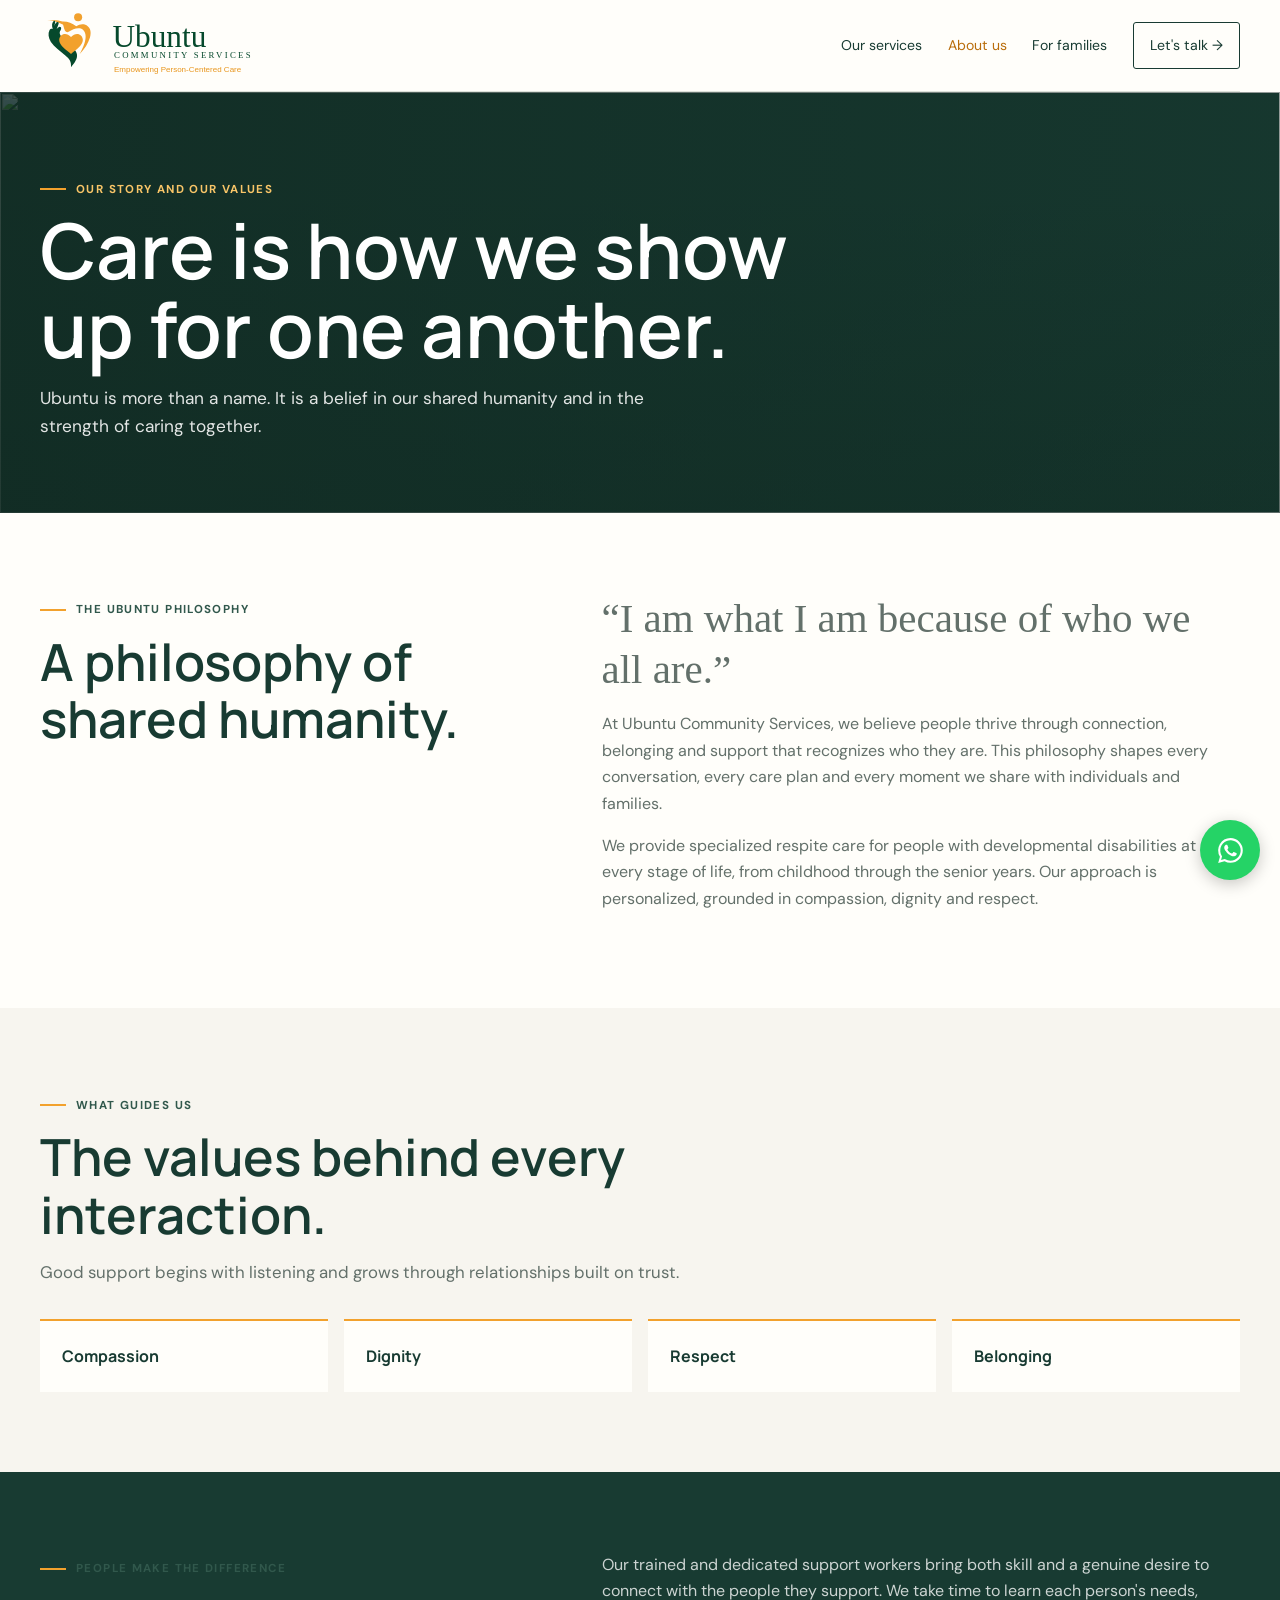
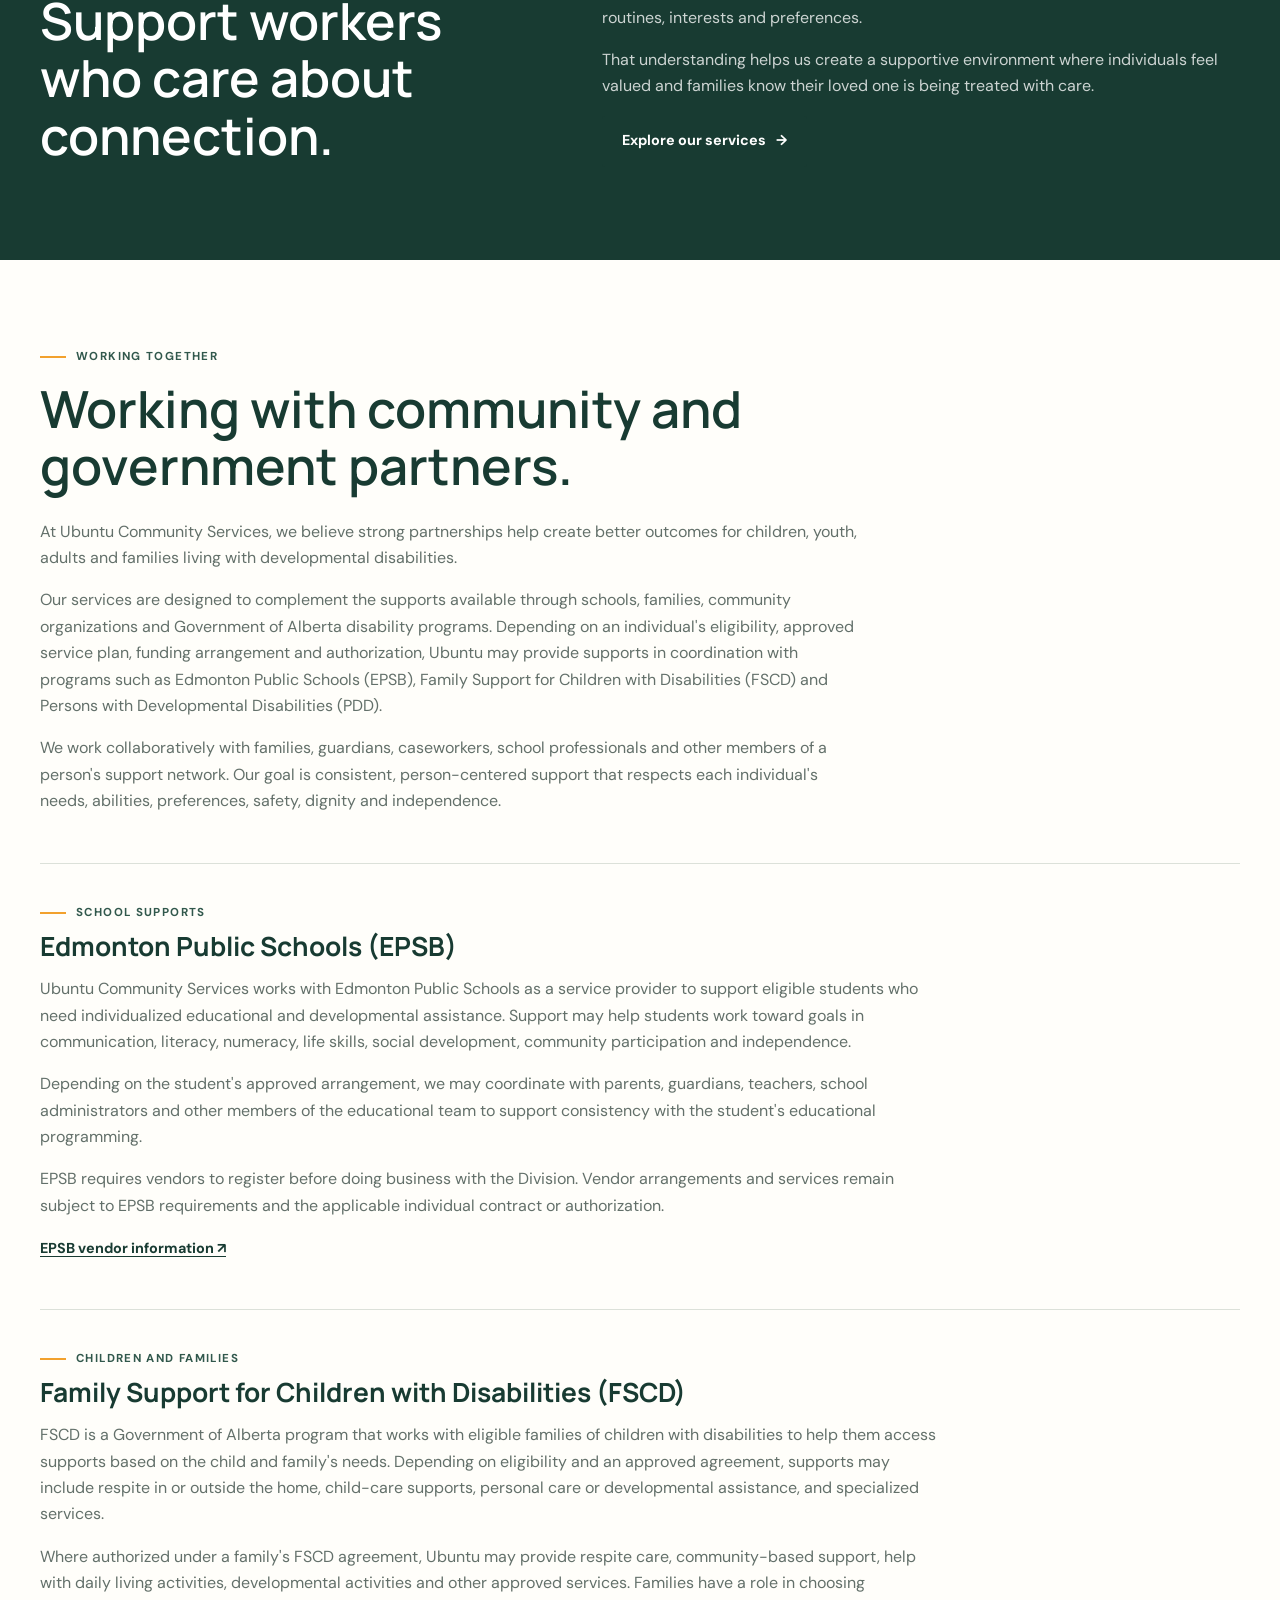
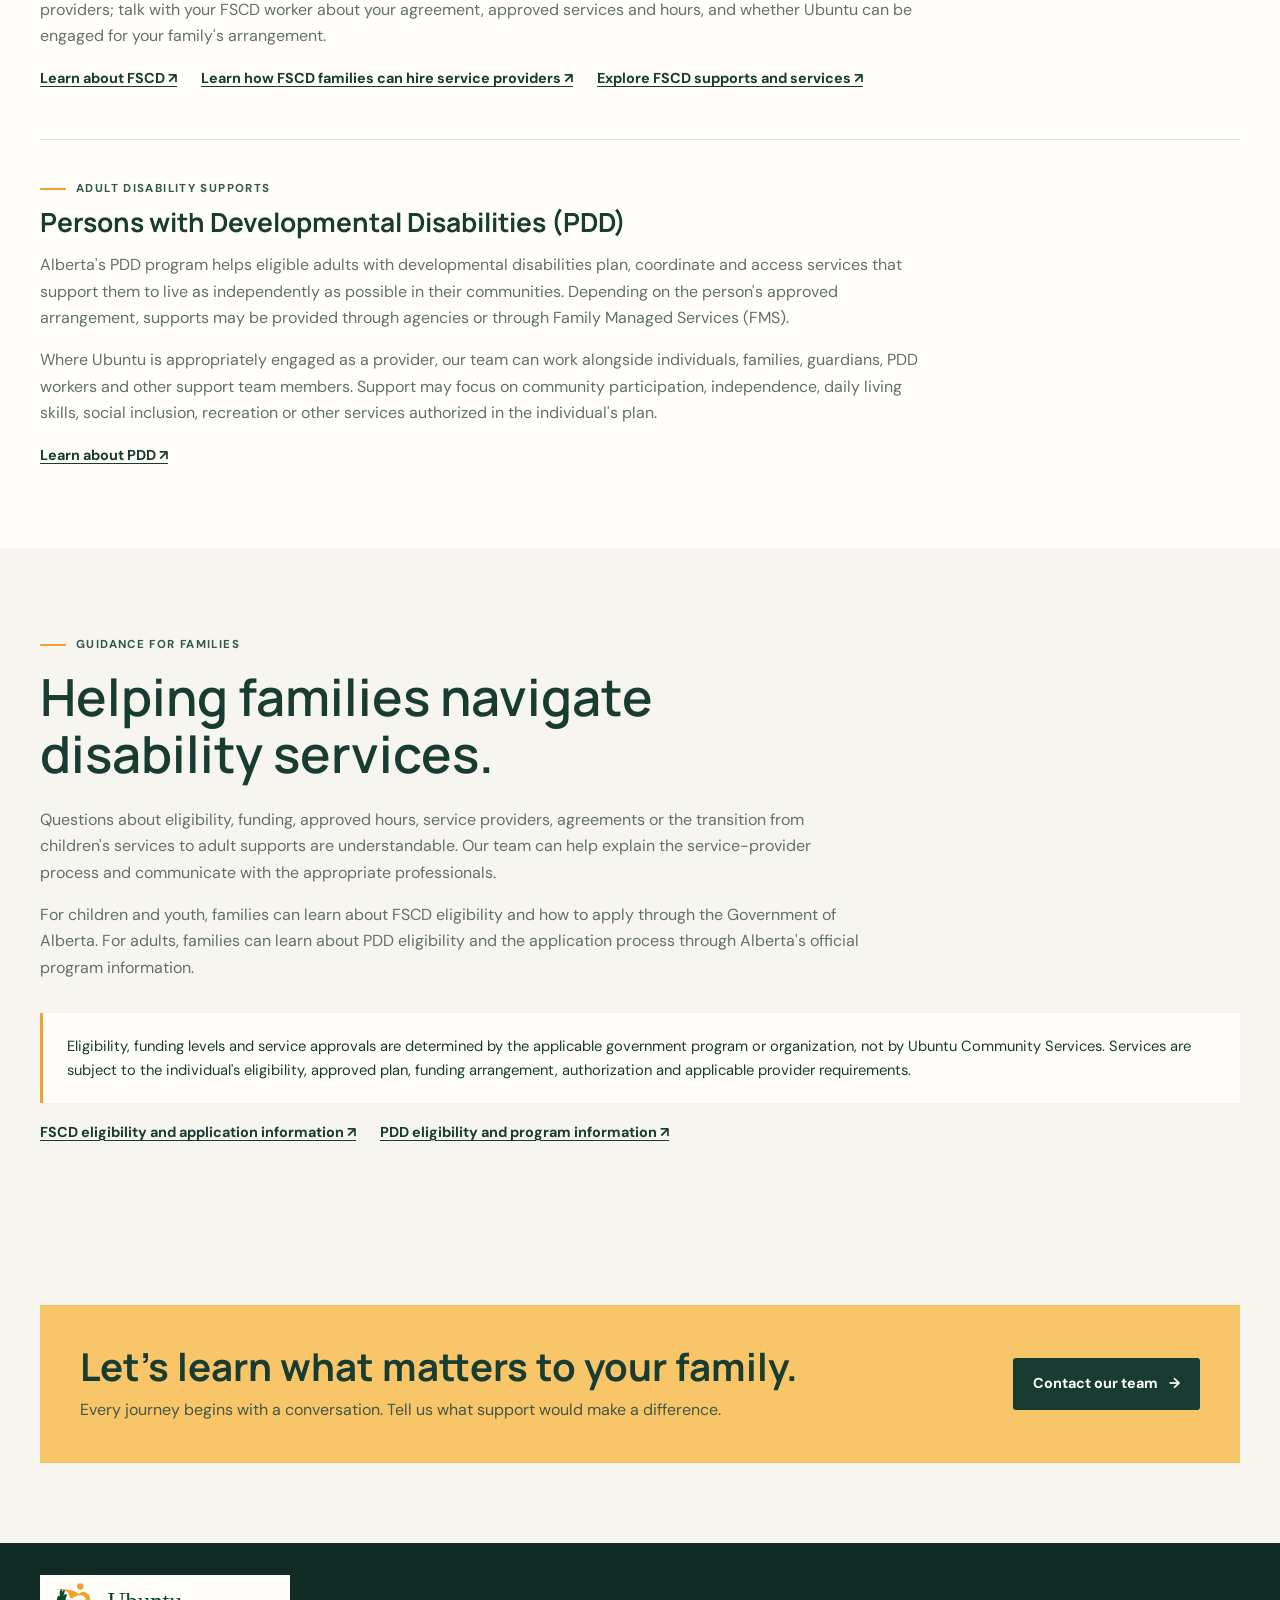
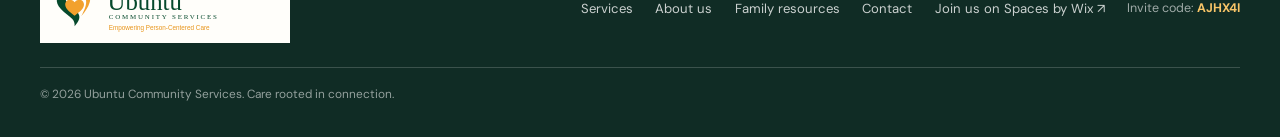
==== about.html @ 52aab772 "Updated pages & about us" ====
<!doctype html>
<html lang="en">
<head>
  <meta charset="utf-8">
  <meta name="viewport" content="width=device-width, initial-scale=1">
  <meta name="theme-color" content="#183b32">
  <meta name="description" content="Learn about Ubuntu Community Services and our person-centered approach to respite care in Edmonton.">
  <title>About Us | Ubuntu Community Services</title>
  <link rel="preconnect" href="https://fonts.googleapis.com">
  <link rel="preconnect" href="https://fonts.gstatic.com" crossorigin>
  <link href="https://fonts.googleapis.com/css2?family=DM+Sans:wght@400;500;600;700&family=Manrope:wght@400;500;600;700;800&display=swap" rel="stylesheet">
  <link rel="stylesheet" href="pages.css">
</head>
<body>
  <a class="skip-link" href="#main">Skip to content</a>
  <header class="site-header"><div class="wrap header-inner">
    <a class="brand" href="index.html" aria-label="Ubuntu Community Services home"><img class="brand-logo" src="ubuntu-logo.svg" alt=""></a>
    <button class="menu-toggle" type="button" aria-expanded="false" aria-controls="primary-nav" aria-label="Open navigation menu"><svg width="20" height="20" viewBox="0 0 20 20" fill="none" aria-hidden="true"><path d="M3 5h14M3 10h14M3 15h14" stroke="currentColor" stroke-width="1.7" stroke-linecap="round"/></svg></button>
    <nav class="nav" id="primary-nav" aria-label="Main navigation"><a href="services.html">Our services</a><a href="about.html" aria-current="page">About us</a><a href="families.html">For families</a><a class="nav-cta" href="contact.html">Let's talk <span aria-hidden="true">&rarr;</span></a></nav>
  </div></header>
  <main id="main">
    <section class="page-hero" aria-labelledby="page-title">
      <img class="page-hero-image" src="https://images.unsplash.com/photo-1516627145497-ae6968895b74?auto=format&amp;fit=crop&amp;w=2000&amp;q=85" alt="">
      <div class="page-hero-content"><span class="eyebrow">Our story and our values</span><h1 id="page-title">Care is how we show up for one another.</h1><p>Ubuntu is more than a name. It is a belief in our shared humanity and in the strength of caring together.</p></div>
    </section>
    <section class="page-section white"><div class="wrap text-split">
      <div><span class="eyebrow">The Ubuntu philosophy</span><h2 class="section-title">A philosophy of shared humanity.</h2></div>
      <div><p class="story-quote">“I am what I am because of who we all are.”</p><p>At Ubuntu Community Services, we believe people thrive through connection, belonging and support that recognizes who they are. This philosophy shapes every conversation, every care plan and every moment we share with individuals and families.</p><p>We provide specialized respite care for people with developmental disabilities at every stage of life, from childhood through the senior years. Our approach is personalized, grounded in compassion, dignity and respect.</p></div>
    </div></section>
    <section class="page-section"><div class="wrap"><span class="eyebrow">What guides us</span><h2 class="section-title">The values behind every interaction.</h2><p class="section-intro">Good support begins with listening and grows through relationships built on trust.</p><div class="value-grid"><div class="value-item">Compassion</div><div class="value-item">Dignity</div><div class="value-item">Respect</div><div class="value-item">Belonging</div></div></div></section>
    <section class="page-section green"><div class="wrap text-split"><div><span class="eyebrow">People make the difference</span><h2 class="section-title">Support workers who care about connection.</h2></div><div><p>Our trained and dedicated support workers bring both skill and a genuine desire to connect with the people they support. We take time to learn each person's needs, routines, interests and preferences.</p><p>That understanding helps us create a supportive environment where individuals feel valued and families know their loved one is being treated with care.</p><a class="button button-primary" href="services.html">Explore our services <span aria-hidden="true">&rarr;</span></a></div></div></section>
    <section class="page-section white" aria-labelledby="partners-title">
      <div class="wrap">
        <span class="eyebrow">Working together</span>
        <h2 class="section-title" id="partners-title">Working with community and government partners.</h2>
        <div class="partner-copy">
          <p>At Ubuntu Community Services, we believe strong partnerships help create better outcomes for children, youth, adults and families living with developmental disabilities.</p>
          <p>Our services are designed to complement the supports available through schools, families, community organizations and Government of Alberta disability programs. Depending on an individual's eligibility, approved service plan, funding arrangement and authorization, Ubuntu may provide supports in coordination with programs such as Edmonton Public Schools (EPSB), Family Support for Children with Disabilities (FSCD) and Persons with Developmental Disabilities (PDD).</p>
          <p>We work collaboratively with families, guardians, caseworkers, school professionals and other members of a person's support network. Our goal is consistent, person-centered support that respects each individual's needs, abilities, preferences, safety, dignity and independence.</p>
        </div>

        <article class="partner-section" aria-labelledby="epsb-title">
          <span class="eyebrow">School supports</span>
          <h3 id="epsb-title">Edmonton Public Schools (EPSB)</h3>
          <p>Ubuntu Community Services works with Edmonton Public Schools as a service provider to support eligible students who need individualized educational and developmental assistance. Support may help students work toward goals in communication, literacy, numeracy, life skills, social development, community participation and independence.</p>
          <p>Depending on the student's approved arrangement, we may coordinate with parents, guardians, teachers, school administrators and other members of the educational team to support consistency with the student's educational programming.</p>
          <p>EPSB requires vendors to register before doing business with the Division. Vendor arrangements and services remain subject to EPSB requirements and the applicable individual contract or authorization.</p>
          <div class="partner-links"><a href="https://www.epsb.ca/ourdistrict/vendors/" target="_blank" rel="noopener noreferrer">EPSB vendor information <span aria-hidden="true">&nearr;</span></a></div>
        </article>

        <article class="partner-section" aria-labelledby="fscd-title">
          <span class="eyebrow">Children and families</span>
          <h3 id="fscd-title">Family Support for Children with Disabilities (FSCD)</h3>
          <p>FSCD is a Government of Alberta program that works with eligible families of children with disabilities to help them access supports based on the child and family's needs. Depending on eligibility and an approved agreement, supports may include respite in or outside the home, child-care supports, personal care or developmental assistance, and specialized services.</p>
          <p>Where authorized under a family's FSCD agreement, Ubuntu may provide respite care, community-based support, help with daily living activities, developmental activities and other approved services. Families have a role in choosing providers; talk with your FSCD worker about your agreement, approved services and hours, and whether Ubuntu can be engaged for your family's arrangement.</p>
          <div class="partner-links"><a href="https://www.alberta.ca/fscd" target="_blank" rel="noopener noreferrer">Learn about FSCD <span aria-hidden="true">&nearr;</span></a><a href="https://www.alberta.ca/fscd-hire-service-providers" target="_blank" rel="noopener noreferrer">Learn how FSCD families can hire service providers <span aria-hidden="true">&nearr;</span></a><a href="https://www.alberta.ca/fscd-supports-and-services" target="_blank" rel="noopener noreferrer">Explore FSCD supports and services <span aria-hidden="true">&nearr;</span></a></div>
        </article>

        <article class="partner-section" aria-labelledby="pdd-title">
          <span class="eyebrow">Adult disability supports</span>
          <h3 id="pdd-title">Persons with Developmental Disabilities (PDD)</h3>
          <p>Alberta's PDD program helps eligible adults with developmental disabilities plan, coordinate and access services that support them to live as independently as possible in their communities. Depending on the person's approved arrangement, supports may be provided through agencies or through Family Managed Services (FMS).</p>
          <p>Where Ubuntu is appropriately engaged as a provider, our team can work alongside individuals, families, guardians, PDD workers and other support team members. Support may focus on community participation, independence, daily living skills, social inclusion, recreation or other services authorized in the individual's plan.</p>
          <div class="partner-links"><a href="https://www.alberta.ca/pdd" target="_blank" rel="noopener noreferrer">Learn about PDD <span aria-hidden="true">&nearr;</span></a></div>
        </article>
      </div>
    </section>

    <section class="page-section" aria-labelledby="navigation-help-title">
      <div class="wrap">
        <span class="eyebrow">Guidance for families</span>
        <h2 class="section-title" id="navigation-help-title">Helping families navigate disability services.</h2>
        <div class="partner-copy">
          <p>Questions about eligibility, funding, approved hours, service providers, agreements or the transition from children's services to adult supports are understandable. Our team can help explain the service-provider process and communicate with the appropriate professionals.</p>
          <p>For children and youth, families can learn about FSCD eligibility and how to apply through the Government of Alberta. For adults, families can learn about PDD eligibility and the application process through Alberta's official program information.</p>
        </div>
        <div class="partner-disclaimer">Eligibility, funding levels and service approvals are determined by the applicable government program or organization, not by Ubuntu Community Services. Services are subject to the individual's eligibility, approved plan, funding arrangement, authorization and applicable provider requirements.</div>
        <div class="partner-links"><a href="https://www.alberta.ca/fscd-eligibility" target="_blank" rel="noopener noreferrer">FSCD eligibility and application information <span aria-hidden="true">&nearr;</span></a><a href="https://www.alberta.ca/pdd" target="_blank" rel="noopener noreferrer">PDD eligibility and program information <span aria-hidden="true">&nearr;</span></a></div>
      </div>
    </section>

    <section class="page-section"><div class="wrap family-callout"><div><h2>Let's learn what matters to your family.</h2><p>Every journey begins with a conversation. Tell us what support would make a difference.</p></div><a class="button button-primary" href="contact.html">Contact our team <span aria-hidden="true">&rarr;</span></a></div></section>
  </main>
  <footer class="footer"><div class="wrap"><div class="footer-inner"><a class="brand" href="index.html" aria-label="Ubuntu Community Services home"><img class="brand-logo" src="ubuntu-logo.svg" alt=""></a><nav class="footer-links" aria-label="Footer navigation"><a href="services.html">Services</a><a href="about.html">About us</a><a href="families.html">Family resources</a><a href="contact.html">Contact</a><a href="https://wix.app/mobile.apps/b6NwbTK?ref=2_m_so" target="_blank" rel="noopener noreferrer">Join us on Spaces by Wix <span aria-hidden="true">&nearr;</span></a><span class="invite-code">Invite code: <strong>AJHX4I</strong></span></nav></div><p class="copyright">&copy; <span data-current-year>2026</span> Ubuntu Community Services. Care rooted in connection.</p></div></footer>
  <a class="whatsapp-float" href="https://wa.me/18254192647" target="_blank" rel="noopener noreferrer" aria-label="Chat with Ubuntu Community Services on WhatsApp" title="Chat with us on WhatsApp"><svg viewBox="0 0 32 32" fill="currentColor" aria-hidden="true"><path d="M16.04 3.2A12.72 12.72 0 0 0 5.1 22.42L3.3 28.8l6.53-1.71a12.8 12.8 0 0 0 6.1 1.55h.01c7.03 0 12.75-5.72 12.76-12.75A12.68 12.68 0 0 0 16.04 3.2Zm-.1 23.28a10.6 10.6 0 0 1-5.4-1.48l-.39-.23-3.88 1.02 1.04-3.78-.25-.4a10.55 10.55 0 1 1 8.88 4.87Zm5.8-7.9c-.32-.16-1.88-.93-2.17-1.04-.29-.1-.5-.16-.71.16-.21.31-.82 1.04-1 1.25-.19.21-.37.24-.69.08-.32-.16-1.34-.49-2.55-1.57-.94-.84-1.57-1.88-1.75-2.2-.18-.31-.02-.48.14-.64.14-.14.32-.37.48-.56.16-.18.21-.31.32-.53.1-.21.05-.4-.03-.56-.08-.16-.71-1.71-.98-2.35-.26-.62-.52-.53-.71-.54l-.61-.01c-.21 0-.56.08-.85.4-.29.32-1.11 1.09-1.11 2.64s1.14 3.06 1.3 3.27c.16.21 2.24 3.42 5.43 4.8.76.33 1.35.53 1.81.68.76.24 1.45.21 2 .13.61-.09 1.88-.77 2.14-1.52.26-.74.26-1.38.19-1.52-.08-.13-.29-.21-.61-.37Z"/></svg></a>
  <script src="site.js" defer></script>
</body>
</html>
---- pages.css ----
:root {
  --forest: #183b32;
  --forest-soft: #31584c;
  --paper: #f7f5ef;
  --white: #fffefa;
  --ink: #202b26;
  --muted: #63706a;
  --line: #dce1d9;
  --gold: #f2a12d;
  --gold-dark: #b96d0b;
  --gold-pale: #f8c568;
  --serif: Georgia, 'Times New Roman', serif;
  --sans: 'DM Sans', sans-serif;
  --display: 'Manrope', sans-serif;
}

*, *::before, *::after { box-sizing: border-box; }
html { scroll-behavior: smooth; scroll-padding-top: 6rem; }
body { margin: 0; background: var(--paper); color: var(--ink); font-family: var(--sans); font-size: 16px; line-height: 1.65; }
img { display: block; width: 100%; }
a { color: inherit; }
button, a { -webkit-tap-highlight-color: transparent; }
button { font: inherit; }
:focus-visible { outline: 3px solid var(--gold); outline-offset: 4px; }
.wrap { width: min(1200px, calc(100% - 3rem)); margin-inline: auto; }
.skip-link { position: fixed; z-index: 20; top: 1rem; left: 1rem; padding: .7rem 1rem; transform: translateY(-160%); background: var(--white); color: var(--forest); }
.skip-link:focus { transform: translateY(0); }
.eyebrow { display: inline-flex; align-items: center; gap: .65rem; color: var(--forest-soft); font-size: .72rem; font-weight: 700; letter-spacing: .12em; text-transform: uppercase; }
.eyebrow::before { width: 1.6rem; height: 2px; background: var(--gold); content: ''; }
.section-title { max-width: 760px; margin: .85rem 0 1rem; color: var(--forest); font-family: var(--display); font-size: clamp(2rem, 4vw, 3.35rem); font-weight: 600; line-height: 1.12; }
.section-intro { max-width: 680px; margin: 0; color: var(--muted); font-size: 1.05rem; }
.site-header { position: relative; z-index: 5; background: var(--white); color: var(--forest); }
.header-inner { display: flex; min-height: 92px; align-items: center; justify-content: space-between; gap: 2rem; border-bottom: 1px solid var(--line); }
.brand { display: inline-flex; align-items: center; color: var(--forest); text-decoration: none; }
.brand-logo { display: block; width: min(290px, 42vw); height: auto; }
.nav { display: flex; align-items: center; gap: clamp(1rem, 2vw, 2rem); }
.nav a { color: var(--forest); font-size: .88rem; text-decoration: none; transition: color .2s ease; }
.nav a:hover, .nav a[aria-current="page"] { color: var(--gold-dark); }
.nav .nav-cta { padding: .68rem 1rem; border: 1px solid var(--forest); border-radius: 3px; color: var(--forest); }
.nav .nav-cta:hover { border-color: var(--gold-dark); color: var(--gold-dark); }
.menu-toggle { display: none; width: 44px; height: 44px; place-items: center; border: 1px solid var(--forest); border-radius: 3px; background: transparent; color: var(--forest); cursor: pointer; }
.page-hero { position: relative; display: flex; min-height: 410px; align-items: flex-end; overflow: hidden; background: var(--forest); color: white; }
.page-hero::before { position: absolute; z-index: 1; inset: 0; background: linear-gradient(90deg, rgb(17 43 35 / 82%), rgb(17 43 35 / 25%)), linear-gradient(0deg, rgb(17 43 35 / 42%), transparent 75%); content: ''; }
.page-hero-image { position: absolute; inset: 0; width: 100%; height: 100%; object-fit: cover; }
.page-hero-content { position: relative; z-index: 2; width: min(1200px, calc(100% - 3rem)); margin: 0 auto; padding: 5rem 0 4.5rem; }
.page-hero .eyebrow { color: var(--gold-pale); }
.page-hero h1 { max-width: 850px; margin: .8rem 0 1rem; font-family: var(--display); font-size: clamp(2.8rem, 6vw, 5.5rem); font-weight: 600; line-height: 1.02; }
.page-hero p { max-width: 620px; margin: 0; color: rgb(255 255 255 / 88%); font-size: 1.08rem; }
.page-section { padding: 5rem 0; }
.page-section.white { background: var(--white); }
.page-section.green { background: var(--forest); color: white; }
.page-section.green .section-title { color: white; }
.page-section.green .section-intro, .page-section.green p { color: rgb(255 255 255 / 78%); }
.text-split { display: grid; grid-template-columns: .85fr 1.15fr; gap: clamp(2.5rem, 7vw, 7rem); align-items: start; }
.text-split p { margin: 0 0 1rem; color: var(--muted); }
.story-quote { margin: 0; color: var(--forest); font-family: var(--serif); font-size: clamp(1.8rem, 3.2vw, 2.8rem); line-height: 1.25; }
.value-grid { display: grid; grid-template-columns: repeat(4, 1fr); gap: 1rem; margin-top: 2rem; }
.value-item { padding: 1.4rem; border-top: 2px solid var(--gold); background: var(--white); color: var(--forest); font-family: var(--display); font-weight: 700; }
.service-grid { display: grid; grid-template-columns: repeat(3, 1fr); gap: 1.1rem; margin-top: 2.5rem; }
.service-card { overflow: hidden; background: var(--white); }
.service-card img { height: 250px; object-fit: cover; }
.service-card-content { padding: 1.5rem; }
.service-card .service-number { color: var(--gold-dark); font-size: .72rem; font-weight: 800; letter-spacing: .12em; }
.service-card h2 { margin: .45rem 0 .6rem; color: var(--forest); font-family: var(--display); font-size: 1.35rem; line-height: 1.25; }
.service-card p { margin: 0; color: var(--muted); font-size: .94rem; }
.detail-grid { display: grid; grid-template-columns: 1fr 1fr; gap: 1.25rem; margin-top: 2rem; }
.detail-item { padding: 1.5rem; border-top: 2px solid var(--forest); background: var(--white); }
.detail-item h3 { margin: 0 0 .5rem; color: var(--forest); font-family: var(--display); }
.detail-item p { margin: 0; color: var(--muted); }
.step-grid { display: grid; grid-template-columns: repeat(3, 1fr); gap: 1.5rem; margin-top: 2.5rem; }
.step-item { padding: 1.5rem; border-left: 1px solid var(--line); }
.step-number { display: grid; width: 42px; aspect-ratio: 1; place-items: center; border-radius: 50%; background: var(--gold-pale); color: var(--forest); font-weight: 800; }
.step-item h3 { margin: 1rem 0 .5rem; color: var(--forest); font-family: var(--display); font-size: 1.1rem; }
.step-item p { margin: 0; color: var(--muted); }
.family-callout { display: grid; grid-template-columns: 1fr auto; gap: 2rem; align-items: center; padding: 2.5rem; background: var(--gold-pale); }
.family-callout h2 { margin: 0 0 .5rem; color: var(--forest); font-family: var(--display); font-size: clamp(1.7rem, 3vw, 2.5rem); line-height: 1.15; }
.family-callout p { max-width: 700px; margin: 0; color: #41574a; }
.button { display: inline-flex; min-height: 50px; align-items: center; justify-content: center; gap: .65rem; padding: .8rem 1.2rem; border: 1px solid transparent; border-radius: 3px; font-size: .9rem; font-weight: 700; text-decoration: none; transition: background .2s ease, color .2s ease, transform .2s ease; }
.button:hover { transform: translateY(-2px); }
.button-primary { background: var(--forest); color: white; }
.button-primary:hover { background: var(--forest-soft); }
.contact-layout { display: grid; grid-template-columns: .9fr 1.1fr; gap: 4rem; }
.contact-layout > div > p { max-width: 450px; color: var(--muted); }
.contact-options { display: grid; grid-template-columns: 1fr 1fr; gap: 1rem; align-content: center; }
.contact-option { padding: 1.5rem; border-top: 2px solid var(--forest); background: var(--white); }
.contact-option span { display: block; margin-bottom: .4rem; color: var(--muted); font-size: .72rem; font-weight: 700; letter-spacing: .1em; text-transform: uppercase; }
.contact-option a { color: var(--forest); font-family: var(--display); font-size: clamp(1rem, 2vw, 1.2rem); font-weight: 700; text-decoration: none; overflow-wrap: anywhere; }
.contact-option a:hover { color: var(--gold-dark); }
.contact-note { grid-column: 1 / -1; color: var(--muted); font-size: .9rem; }
.partner-copy { max-width: 820px; margin-top: 1.5rem; color: var(--muted); }
.partner-copy p { margin: 0 0 1rem; }
.partner-section { margin-top: 3rem; padding-top: 2rem; border-top: 1px solid var(--line); }
.partner-section h3 { margin: .55rem 0 .85rem; color: var(--forest); font-family: var(--display); font-size: 1.65rem; line-height: 1.2; }
.partner-section p { max-width: 900px; margin: 0 0 1rem; color: var(--muted); }
.partner-links { display: flex; flex-wrap: wrap; gap: .7rem 1.5rem; margin-top: 1.1rem; }
.partner-links a { color: var(--forest); font-size: .9rem; font-weight: 700; text-decoration-thickness: 1px; text-underline-offset: .2em; }
.partner-links a:hover { color: var(--gold-dark); }
.partner-disclaimer { margin-top: 2rem; padding: 1.3rem 1.5rem; border-left: 3px solid var(--gold); background: var(--white); color: var(--forest); font-size: .92rem; }
.whatsapp-float { position: fixed; right: max(1.25rem, env(safe-area-inset-right)); bottom: max(1.25rem, env(safe-area-inset-bottom)); z-index: 10; display: grid; width: 60px; aspect-ratio: 1; place-items: center; border-radius: 50%; background: #25d366; color: #fff; box-shadow: 0 4px 16px rgb(0 0 0 / 22%); transition: transform .2s ease, background .2s ease; }
.whatsapp-float:hover { transform: translateY(-3px); background: #1fb85a; }
.whatsapp-float svg { width: 31px; height: 31px; }
.footer { padding: 2rem 0; background: #102c25; color: rgb(255 255 255 / 78%); }
.footer-inner { display: flex; align-items: center; justify-content: space-between; gap: 2rem; }
.footer .brand-logo { width: 250px; padding: 5px 10px; background: var(--white); }
.footer-links { display: flex; flex-wrap: wrap; gap: 1.4rem; }
.footer-links a { color: rgb(255 255 255 / 78%); font-size: .82rem; text-decoration: none; }
.footer-links a:hover { color: var(--gold-pale); }
.invite-code { color: rgb(255 255 255 / 60%); font-size: .78rem; }
.invite-code strong { color: var(--gold-pale); font-weight: 700; }
.copyright { margin: 1.5rem 0 0; padding-top: 1.1rem; border-top: 1px solid rgb(255 255 255 / 18%); color: rgb(255 255 255 / 55%); font-size: .74rem; }
@media (max-width: 850px) {
  .header-inner { min-height: 76px; }
  .brand-logo { width: min(250px, 65vw); }
  .menu-toggle { display: grid; }
  .nav { position: absolute; top: 76px; right: 1.5rem; left: 1.5rem; display: none; align-items: stretch; gap: 0; padding: .5rem 1rem; background: var(--forest); box-shadow: 0 14px 25px rgb(0 0 0 / 20%); }
  .nav.is-open { display: flex; flex-direction: column; }
  .nav a { padding: .85rem .35rem; border-bottom: 1px solid rgb(255 255 255 / 14%); color: rgb(255 255 255 / 90%); }
  .nav .nav-cta { margin: .7rem 0; border-color: rgb(255 255 255 / 60%); color: var(--white); text-align: center; }
  .text-split, .contact-layout { grid-template-columns: 1fr; gap: 1.5rem; }
  .service-grid { grid-template-columns: 1fr 1fr; }
  .service-card:last-child { grid-column: 1 / -1; }
}
@media (max-width: 620px) {
  .wrap, .page-hero-content { width: min(100% - 2rem, 1200px); }
  .page-hero { min-height: 360px; }
  .page-hero-content { padding: 4rem 0 3rem; }
  .page-hero h1 { font-size: clamp(2.65rem, 12vw, 4rem); }
  .page-section { padding: 4rem 0; }
  .value-grid { grid-template-columns: 1fr 1fr; }
  .service-grid, .detail-grid, .step-grid, .contact-options { grid-template-columns: 1fr; }
  .service-card:last-child { grid-column: auto; }
  .service-card img { height: 220px; }
  .family-callout { grid-template-columns: 1fr; padding: 1.5rem; }
  .family-callout .button { justify-self: start; }
  .contact-note { grid-column: auto; }
  .partner-section { margin-top: 2rem; padding-top: 1.5rem; }
  .partner-section h3 { font-size: 1.4rem; }
  .footer-inner { align-items: flex-start; flex-direction: column; gap: 1.25rem; }
  .footer-links { gap: .8rem 1.1rem; }
}
@media (prefers-reduced-motion: reduce) {
  *, *::before, *::after { scroll-behavior: auto !important; transition-duration: .01ms !important; }
}
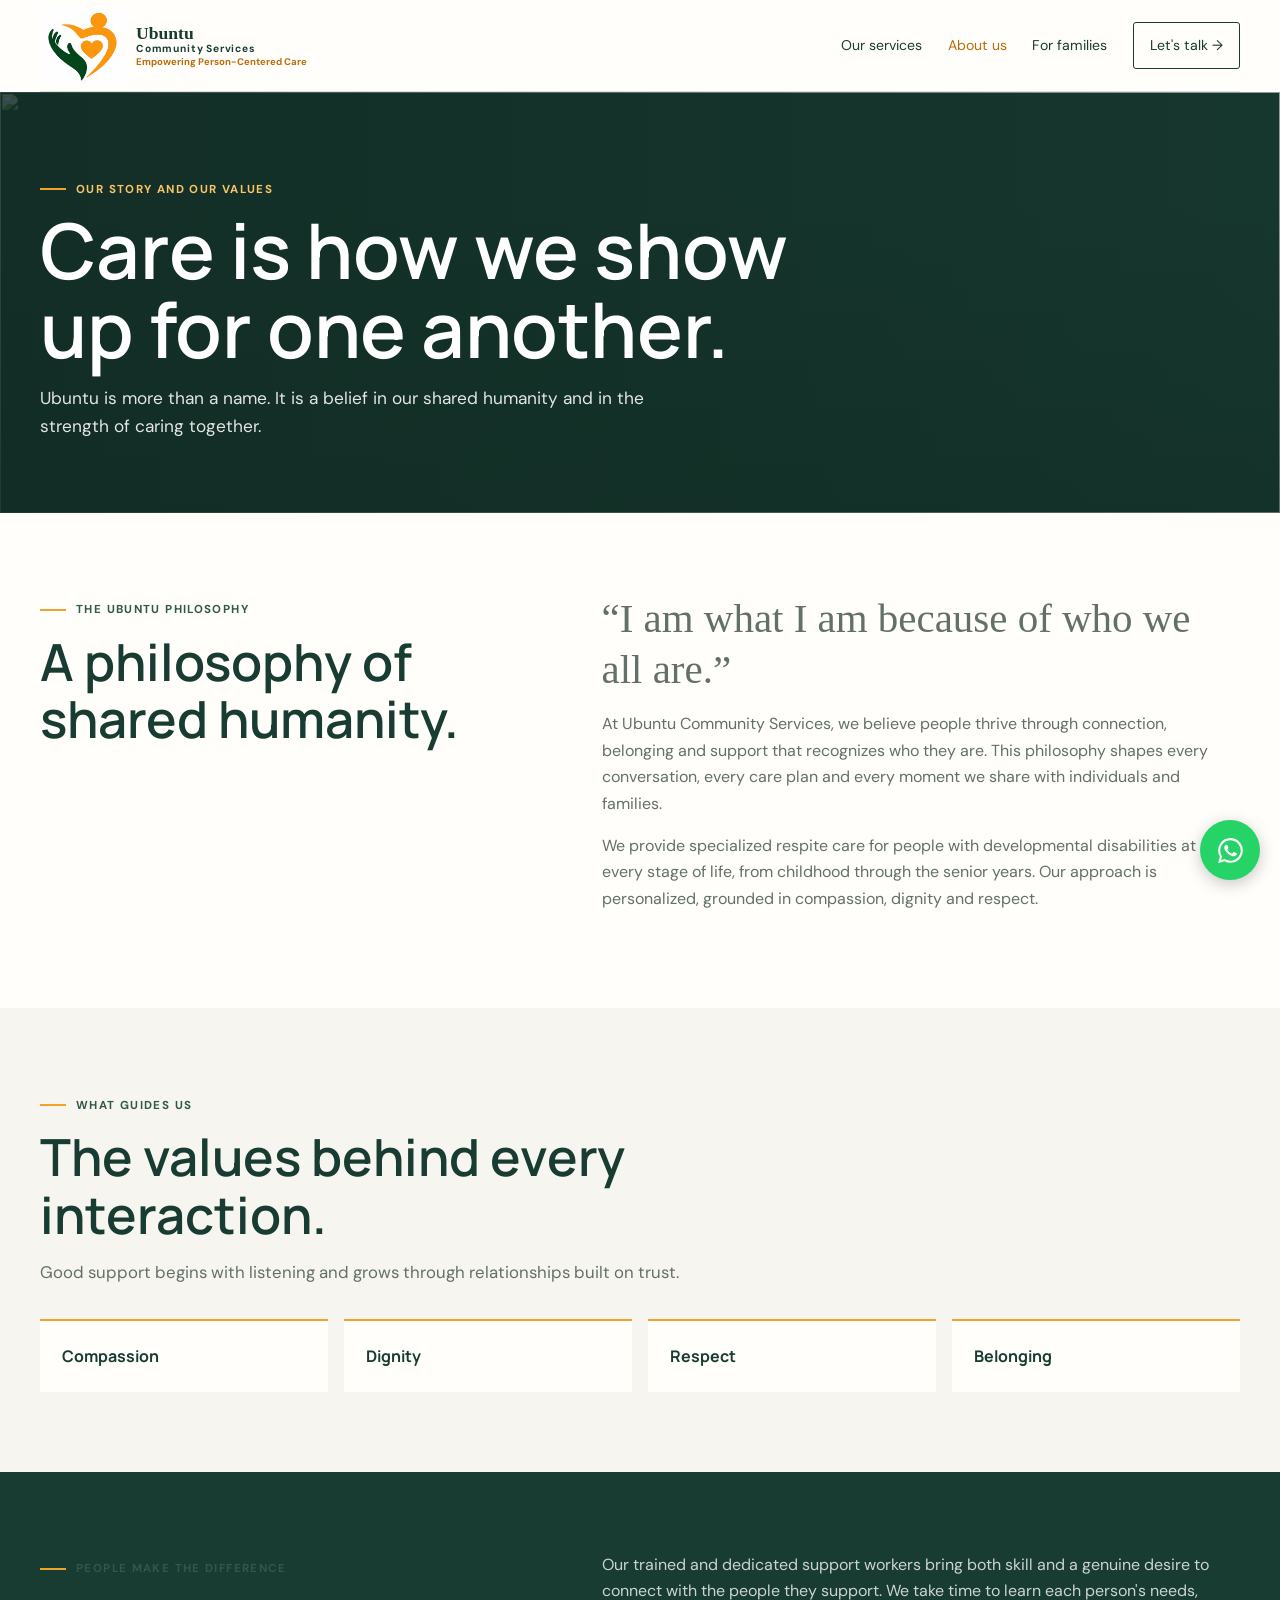
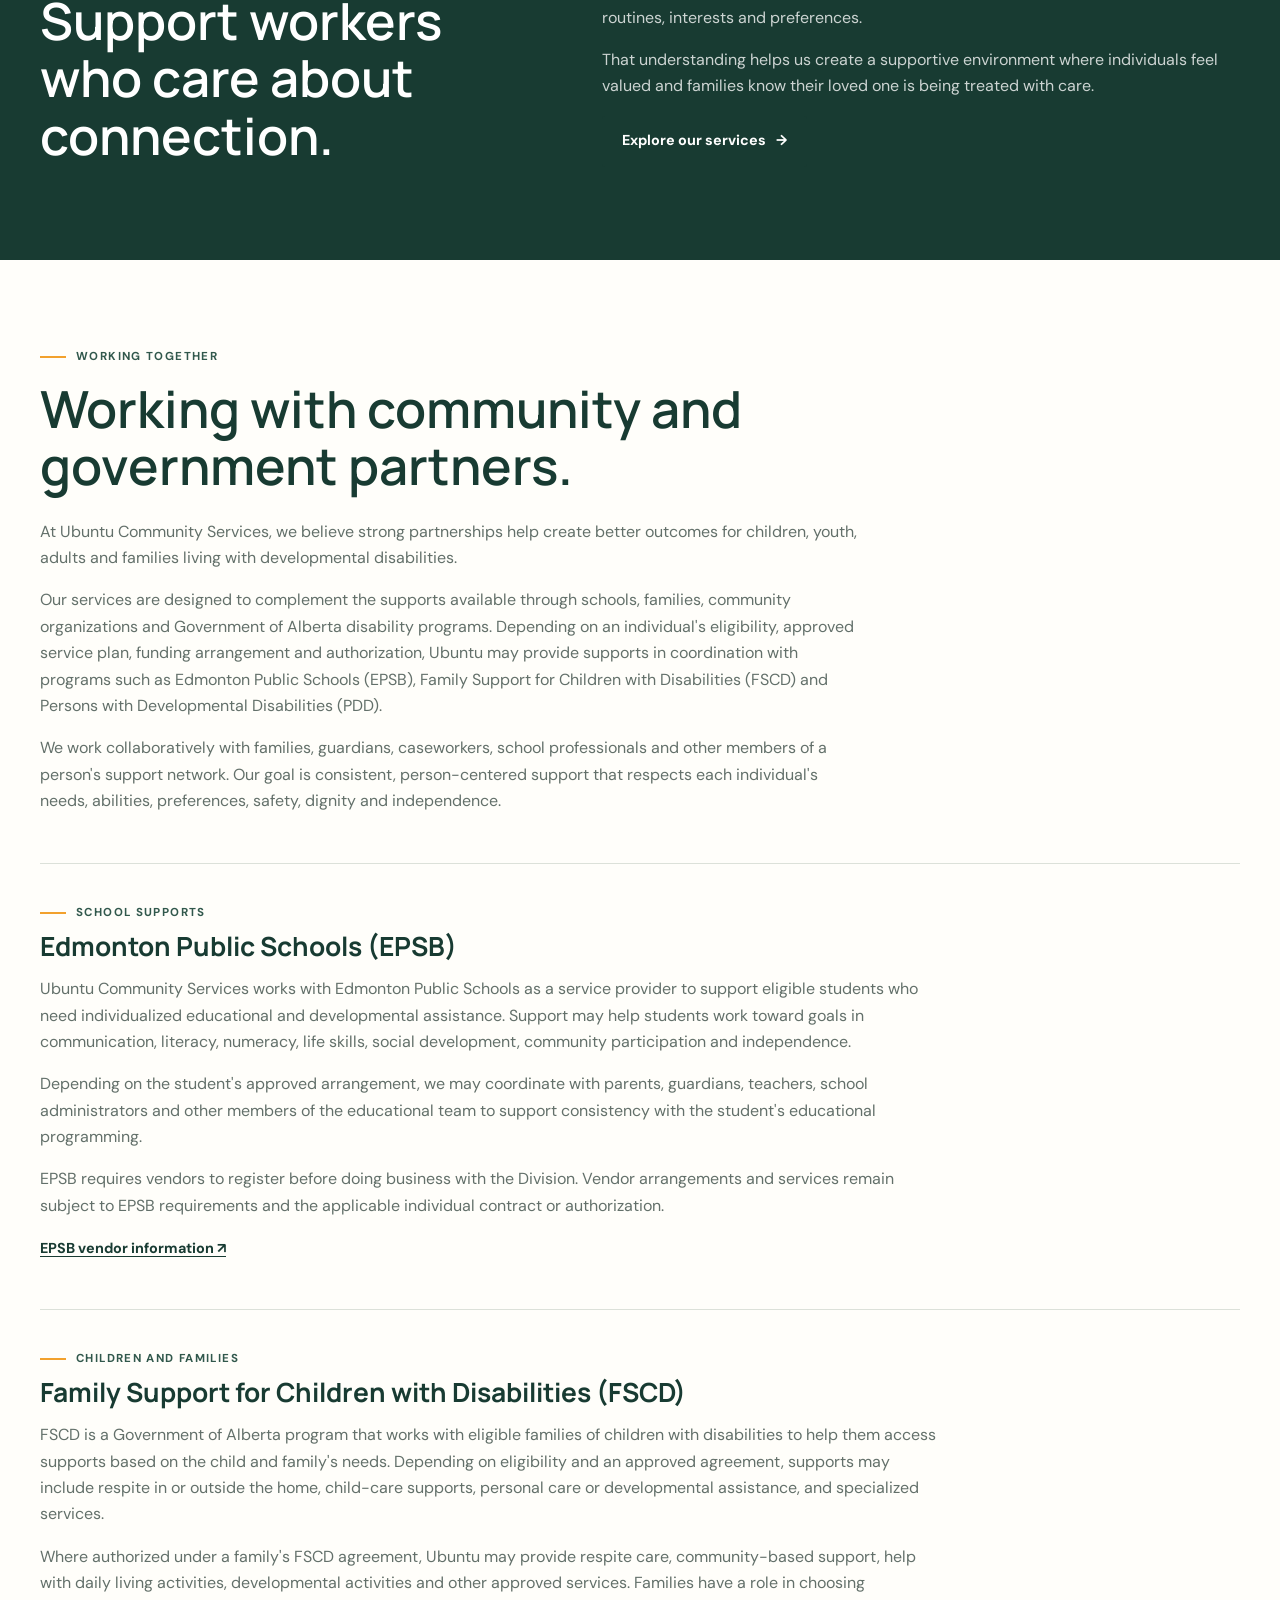
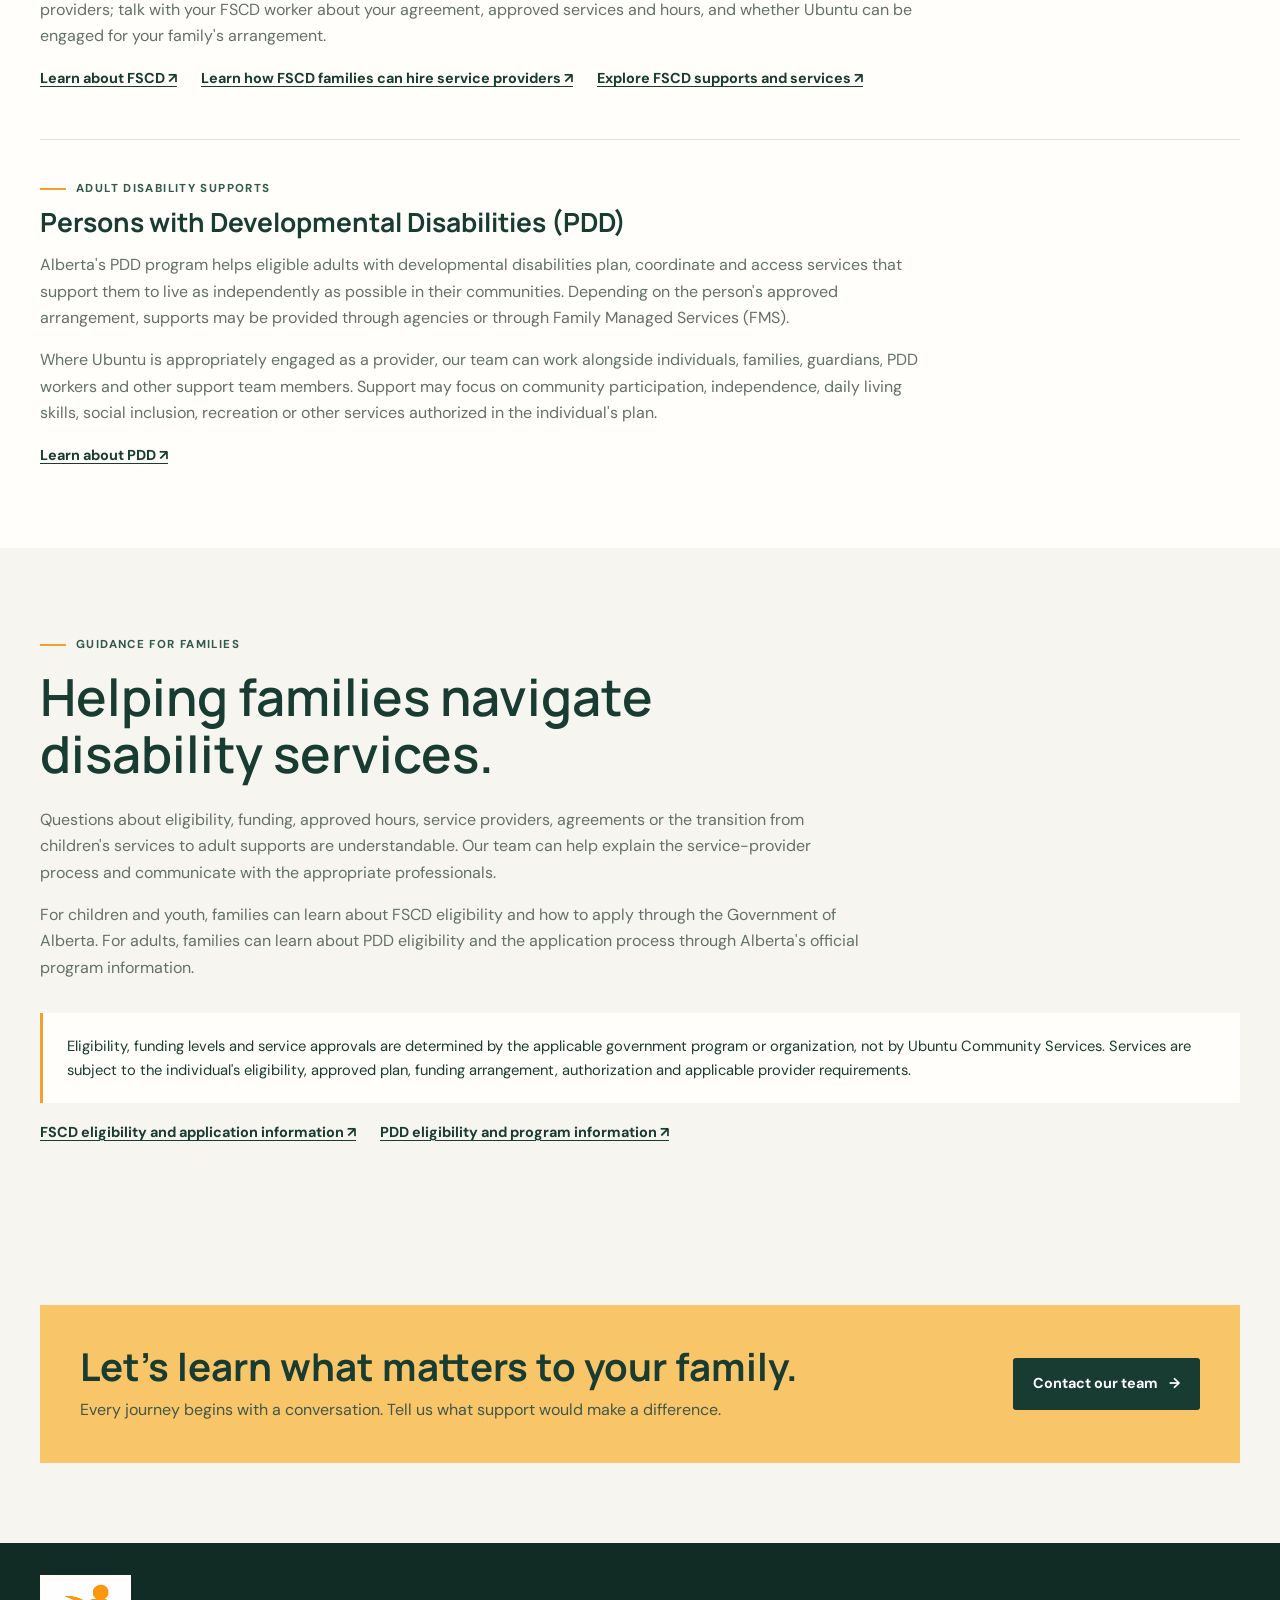
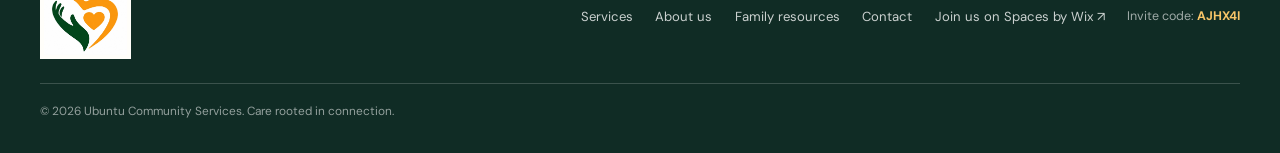
==== commit 0baec825: "Update pages and images" ====
--- a/about.html
+++ b/about.html
@@ -9,12 +9,12 @@
   <link rel="preconnect" href="https://fonts.googleapis.com">
   <link rel="preconnect" href="https://fonts.gstatic.com" crossorigin>
   <link href="https://fonts.googleapis.com/css2?family=DM+Sans:wght@400;500;600;700&family=Manrope:wght@400;500;600;700;800&display=swap" rel="stylesheet">
-  <link rel="stylesheet" href="pages.css">
+  <link rel="stylesheet" href="pages.css?v=2">
 </head>
 <body>
   <a class="skip-link" href="#main">Skip to content</a>
   <header class="site-header"><div class="wrap header-inner">
-    <a class="brand" href="index.html" aria-label="Ubuntu Community Services home"><img class="brand-logo" src="ubuntu-logo.svg" alt=""></a>
+    <a class="brand" href="index.html" aria-label="Ubuntu Community Services home"><img class="brand-logo" src="logologo.jpeg" alt=""><span class="brand-copy"><strong>Ubuntu</strong><span class="brand-services">Community Services</span><small>Empowering Person-Centered Care</small></span></a>
     <button class="menu-toggle" type="button" aria-expanded="false" aria-controls="primary-nav" aria-label="Open navigation menu"><svg width="20" height="20" viewBox="0 0 20 20" fill="none" aria-hidden="true"><path d="M3 5h14M3 10h14M3 15h14" stroke="currentColor" stroke-width="1.7" stroke-linecap="round"/></svg></button>
     <nav class="nav" id="primary-nav" aria-label="Main navigation"><a href="services.html">Our services</a><a href="about.html" aria-current="page">About us</a><a href="families.html">For families</a><a class="nav-cta" href="contact.html">Let's talk <span aria-hidden="true">&rarr;</span></a></nav>
   </div></header>
@@ -81,7 +81,7 @@
 
     <section class="page-section"><div class="wrap family-callout"><div><h2>Let's learn what matters to your family.</h2><p>Every journey begins with a conversation. Tell us what support would make a difference.</p></div><a class="button button-primary" href="contact.html">Contact our team <span aria-hidden="true">&rarr;</span></a></div></section>
   </main>
-  <footer class="footer"><div class="wrap"><div class="footer-inner"><a class="brand" href="index.html" aria-label="Ubuntu Community Services home"><img class="brand-logo" src="ubuntu-logo.svg" alt=""></a><nav class="footer-links" aria-label="Footer navigation"><a href="services.html">Services</a><a href="about.html">About us</a><a href="families.html">Family resources</a><a href="contact.html">Contact</a><a href="https://wix.app/mobile.apps/b6NwbTK?ref=2_m_so" target="_blank" rel="noopener noreferrer">Join us on Spaces by Wix <span aria-hidden="true">&nearr;</span></a><span class="invite-code">Invite code: <strong>AJHX4I</strong></span></nav></div><p class="copyright">&copy; <span data-current-year>2026</span> Ubuntu Community Services. Care rooted in connection.</p></div></footer>
+  <footer class="footer"><div class="wrap"><div class="footer-inner"><a class="brand" href="index.html" aria-label="Ubuntu Community Services home"><img class="brand-logo" src="logologo.jpeg" alt=""></a><nav class="footer-links" aria-label="Footer navigation"><a href="services.html">Services</a><a href="about.html">About us</a><a href="families.html">Family resources</a><a href="contact.html">Contact</a><a href="https://wix.app/mobile.apps/b6NwbTK?ref=2_m_so" target="_blank" rel="noopener noreferrer">Join us on Spaces by Wix <span aria-hidden="true">&nearr;</span></a><span class="invite-code">Invite code: <strong>AJHX4I</strong></span></nav></div><p class="copyright">&copy; <span data-current-year>2026</span> Ubuntu Community Services. Care rooted in connection.</p></div></footer>
   <a class="whatsapp-float" href="https://wa.me/18254192647" target="_blank" rel="noopener noreferrer" aria-label="Chat with Ubuntu Community Services on WhatsApp" title="Chat with us on WhatsApp"><svg viewBox="0 0 32 32" fill="currentColor" aria-hidden="true"><path d="M16.04 3.2A12.72 12.72 0 0 0 5.1 22.42L3.3 28.8l6.53-1.71a12.8 12.8 0 0 0 6.1 1.55h.01c7.03 0 12.75-5.72 12.76-12.75A12.68 12.68 0 0 0 16.04 3.2Zm-.1 23.28a10.6 10.6 0 0 1-5.4-1.48l-.39-.23-3.88 1.02 1.04-3.78-.25-.4a10.55 10.55 0 1 1 8.88 4.87Zm5.8-7.9c-.32-.16-1.88-.93-2.17-1.04-.29-.1-.5-.16-.71.16-.21.31-.82 1.04-1 1.25-.19.21-.37.24-.69.08-.32-.16-1.34-.49-2.55-1.57-.94-.84-1.57-1.88-1.75-2.2-.18-.31-.02-.48.14-.64.14-.14.32-.37.48-.56.16-.18.21-.31.32-.53.1-.21.05-.4-.03-.56-.08-.16-.71-1.71-.98-2.35-.26-.62-.52-.53-.71-.54l-.61-.01c-.21 0-.56.08-.85.4-.29.32-1.11 1.09-1.11 2.64s1.14 3.06 1.3 3.27c.16.21 2.24 3.42 5.43 4.8.76.33 1.35.53 1.81.68.76.24 1.45.21 2 .13.61-.09 1.88-.77 2.14-1.52.26-.74.26-1.38.19-1.52-.08-.13-.29-.21-.61-.37Z"/></svg></a>
   <script src="site.js" defer></script>
 </body>
--- a/pages.css
+++ b/pages.css
@@ -31,8 +31,12 @@
 .section-intro { max-width: 680px; margin: 0; color: var(--muted); font-size: 1.05rem; }
 .site-header { position: relative; z-index: 5; background: var(--white); color: var(--forest); }
 .header-inner { display: flex; min-height: 92px; align-items: center; justify-content: space-between; gap: 2rem; border-bottom: 1px solid var(--line); }
-.brand { display: inline-flex; align-items: center; color: var(--forest); text-decoration: none; }
-.brand-logo { display: block; width: min(290px, 42vw); height: auto; }
+.brand { display: inline-flex; flex: 0 0 auto; align-items: center; gap: .65rem; color: var(--forest); text-decoration: none; }
+.brand-logo { display: block; width: auto; height: 78px; max-width: 180px; object-fit: contain; }
+.brand-copy { display: grid; gap: .1rem; line-height: 1.05; }
+.brand-copy strong { color: var(--forest); font-family: var(--serif); font-size: 1.1rem; }
+.brand-services { color: var(--forest); font-size: .64rem; font-weight: 700; letter-spacing: .08em; }
+.brand-copy small { color: var(--gold-dark); font-size: .6rem; font-weight: 700; white-space: nowrap; }
 .nav { display: flex; align-items: center; gap: clamp(1rem, 2vw, 2rem); }
 .nav a { color: var(--forest); font-size: .88rem; text-decoration: none; transition: color .2s ease; }
 .nav a:hover, .nav a[aria-current="page"] { color: var(--gold-dark); }
@@ -101,7 +105,7 @@
 .whatsapp-float svg { width: 31px; height: 31px; }
 .footer { padding: 2rem 0; background: #102c25; color: rgb(255 255 255 / 78%); }
 .footer-inner { display: flex; align-items: center; justify-content: space-between; gap: 2rem; }
-.footer .brand-logo { width: 250px; padding: 5px 10px; background: var(--white); }
+.footer .brand-logo { height: 84px; max-width: 150px; padding: 4px; background: var(--white); object-fit: contain; }
 .footer-links { display: flex; flex-wrap: wrap; gap: 1.4rem; }
 .footer-links a { color: rgb(255 255 255 / 78%); font-size: .82rem; text-decoration: none; }
 .footer-links a:hover { color: var(--gold-pale); }
@@ -109,8 +113,12 @@
 .invite-code strong { color: var(--gold-pale); font-weight: 700; }
 .copyright { margin: 1.5rem 0 0; padding-top: 1.1rem; border-top: 1px solid rgb(255 255 255 / 18%); color: rgb(255 255 255 / 55%); font-size: .74rem; }
 @media (max-width: 850px) {
-  .header-inner { min-height: 76px; }
-  .brand-logo { width: min(250px, 65vw); }
+  .header-inner { min-height: 76px; gap: .7rem; }
+  .brand-logo { height: 56px; max-width: 64px; }
+  .brand-copy { max-width: 145px; }
+  .brand-copy strong { font-size: .9rem; }
+  .brand-services { font-size: .56rem; }
+  .brand-copy small { font-size: .52rem; }
   .menu-toggle { display: grid; }
   .nav { position: absolute; top: 76px; right: 1.5rem; left: 1.5rem; display: none; align-items: stretch; gap: 0; padding: .5rem 1rem; background: var(--forest); box-shadow: 0 14px 25px rgb(0 0 0 / 20%); }
   .nav.is-open { display: flex; flex-direction: column; }
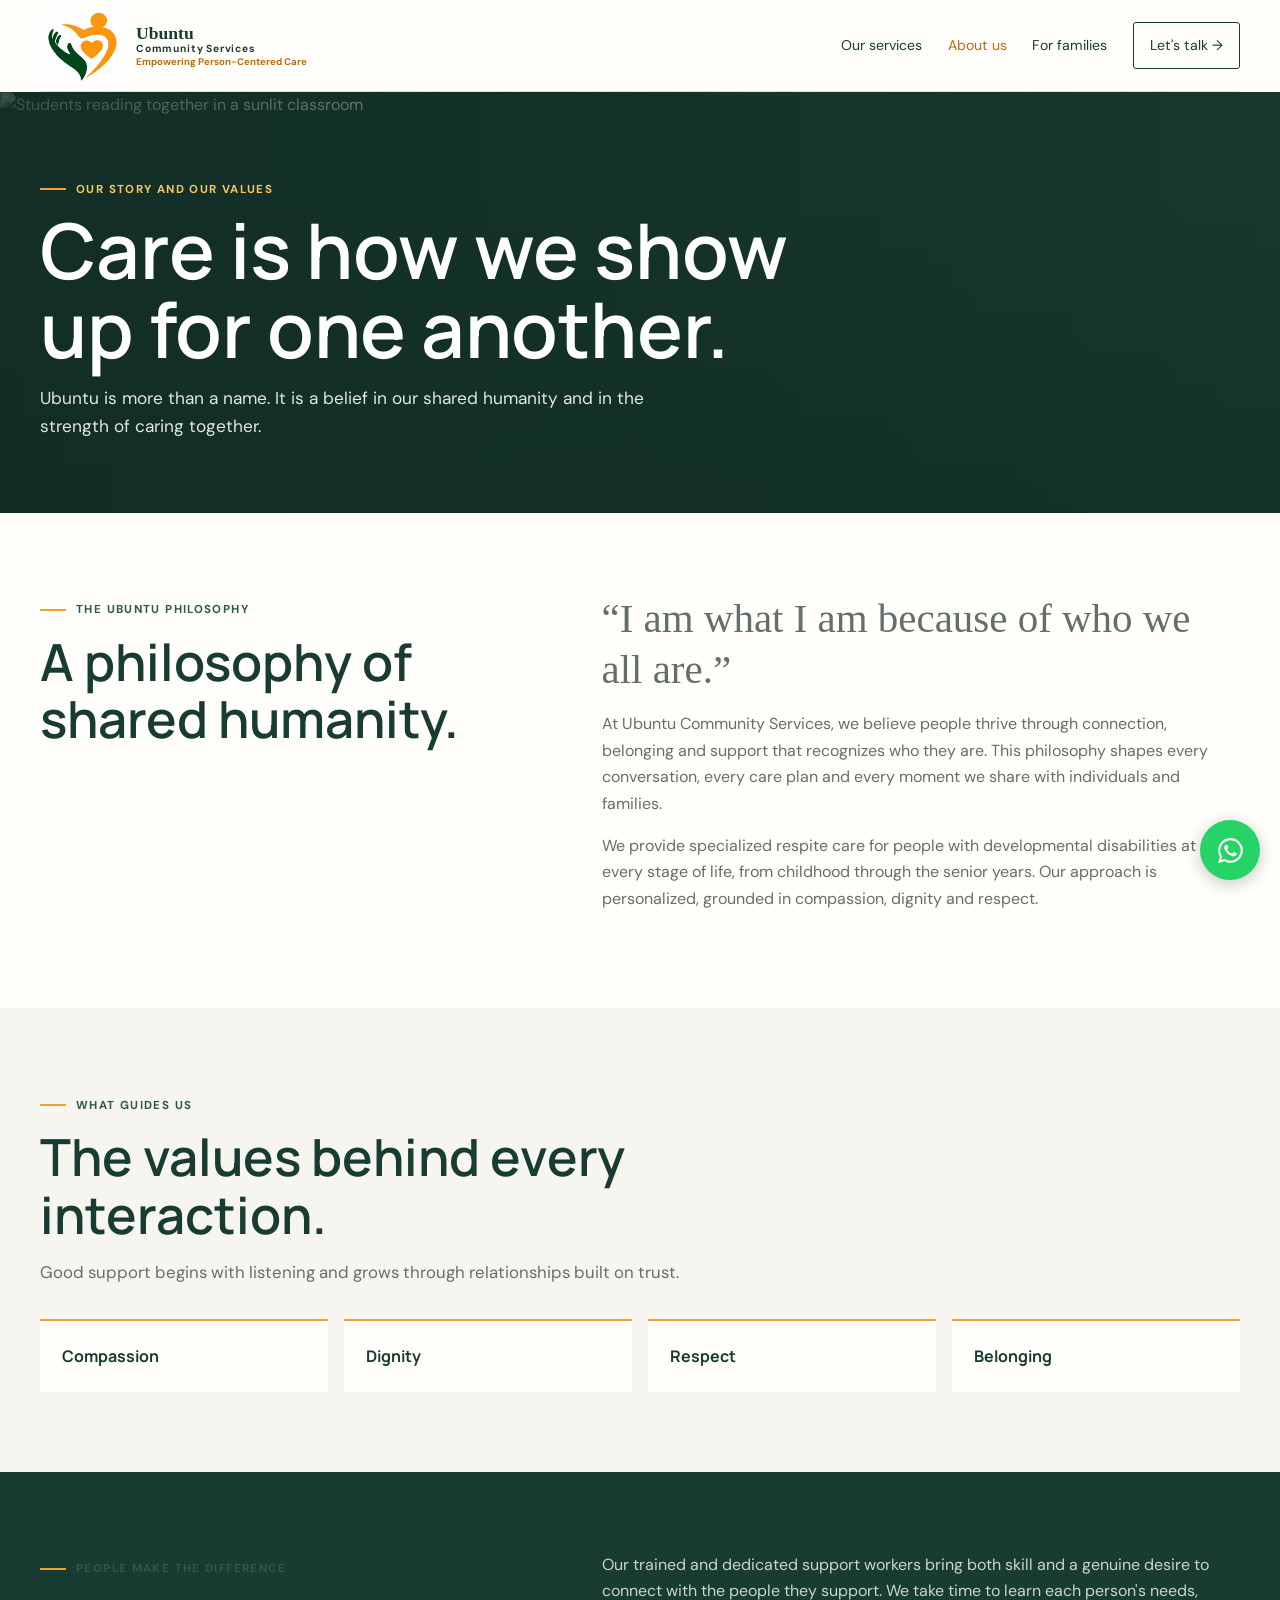
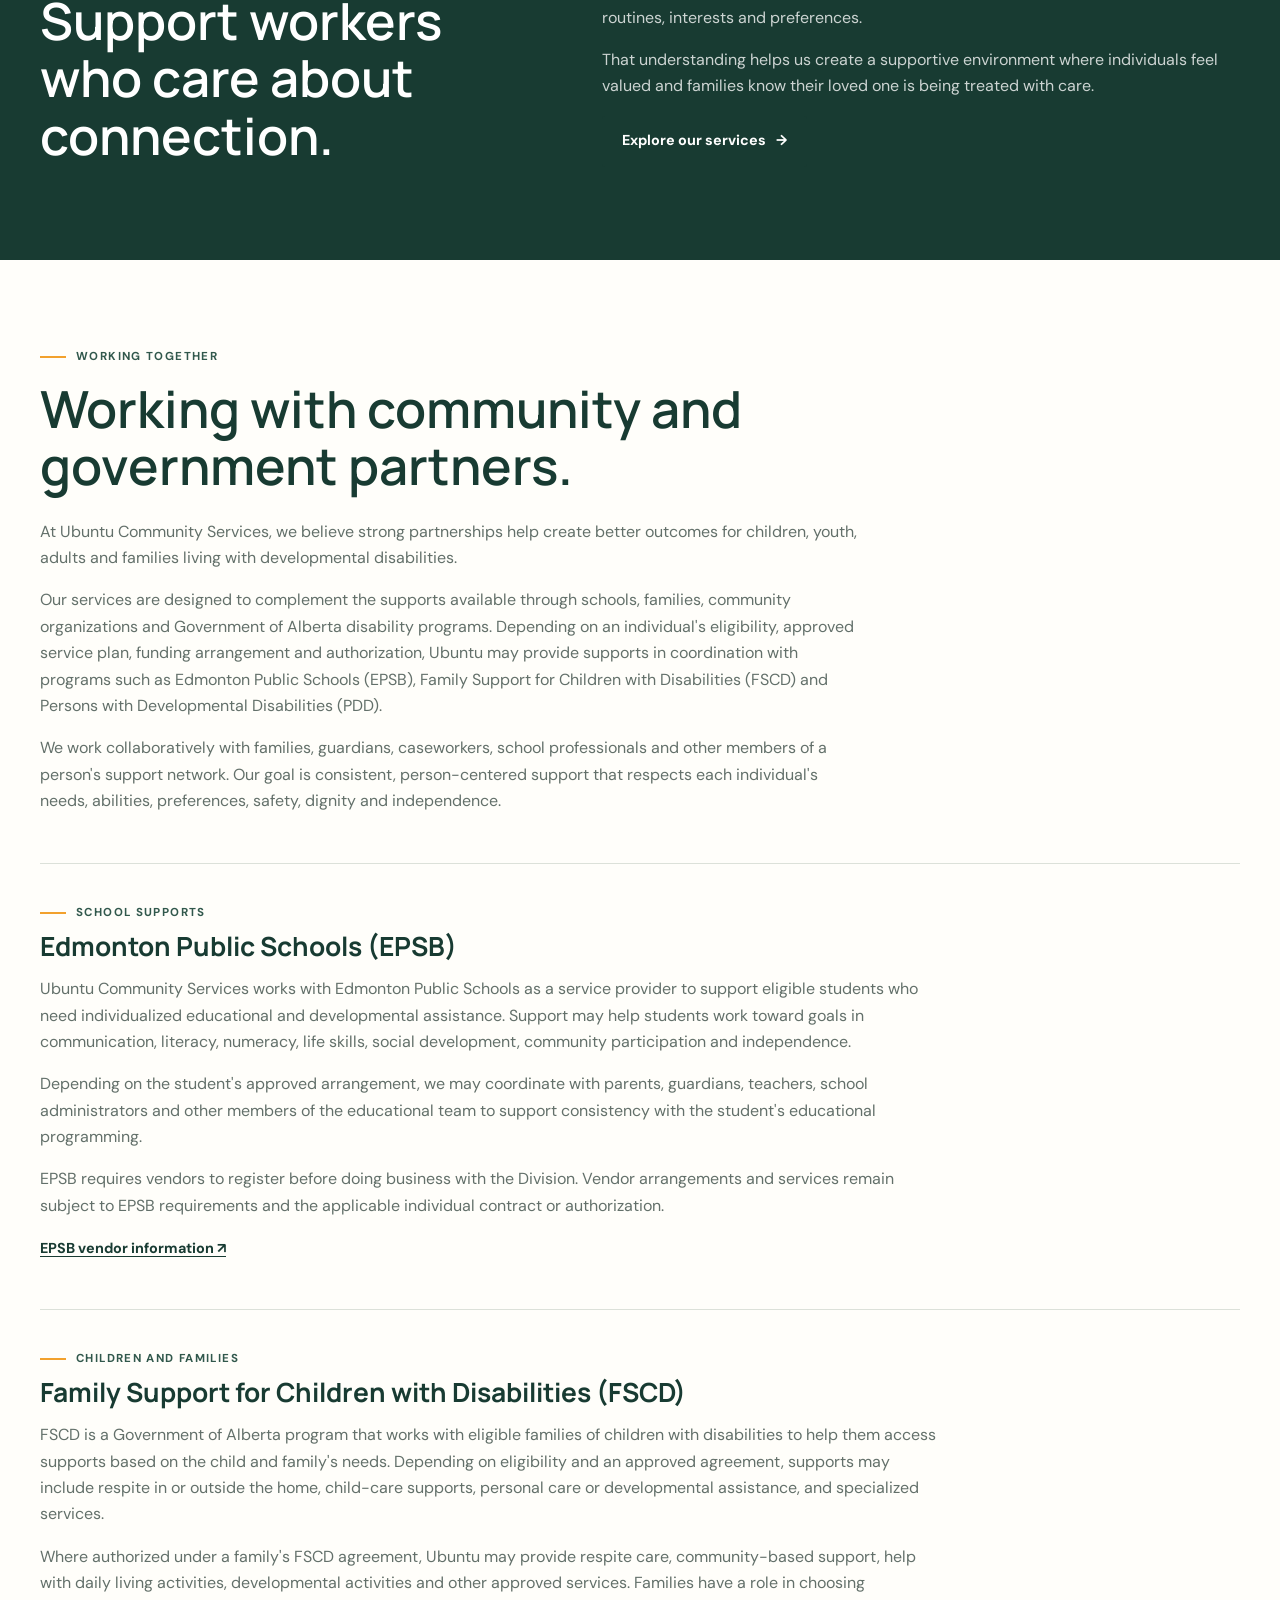
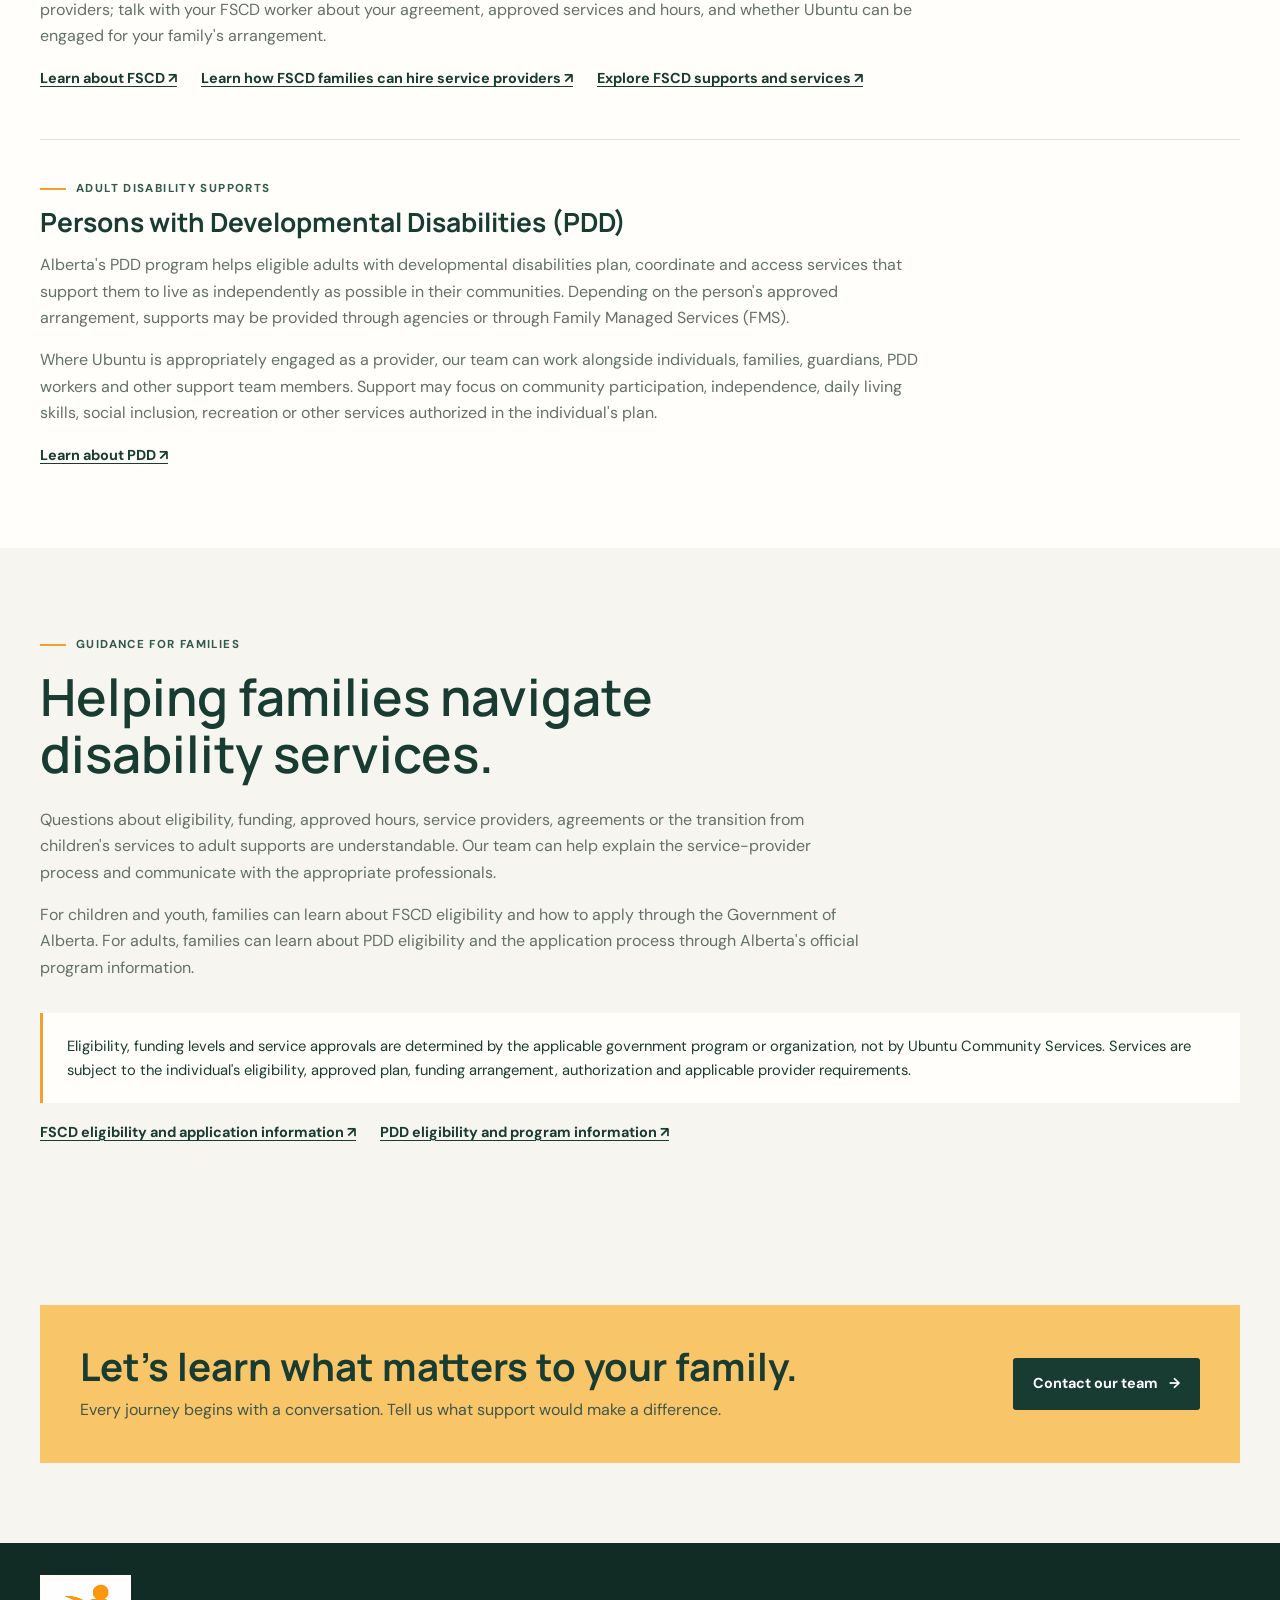
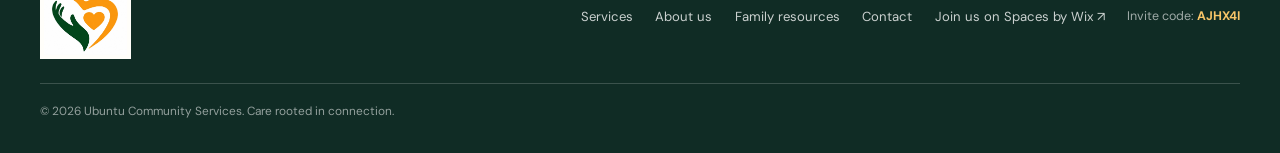
==== commit 50917bb1: "Update pages again and images" ====
--- a/about.html
+++ b/about.html
@@ -20,7 +20,7 @@
   </div></header>
   <main id="main">
     <section class="page-hero" aria-labelledby="page-title">
-      <img class="page-hero-image" src="https://images.unsplash.com/photo-1516627145497-ae6968895b74?auto=format&amp;fit=crop&amp;w=2000&amp;q=85" alt="">
+      <img class="page-hero-image" src="https://images.unsplash.com/photo-1557989048-03456d01a26e?auto=format&amp;fit=crop&amp;w=2000&amp;q=85" alt="Students reading together in a sunlit classroom">
       <div class="page-hero-content"><span class="eyebrow">Our story and our values</span><h1 id="page-title">Care is how we show up for one another.</h1><p>Ubuntu is more than a name. It is a belief in our shared humanity and in the strength of caring together.</p></div>
     </section>
     <section class="page-section white"><div class="wrap text-split">
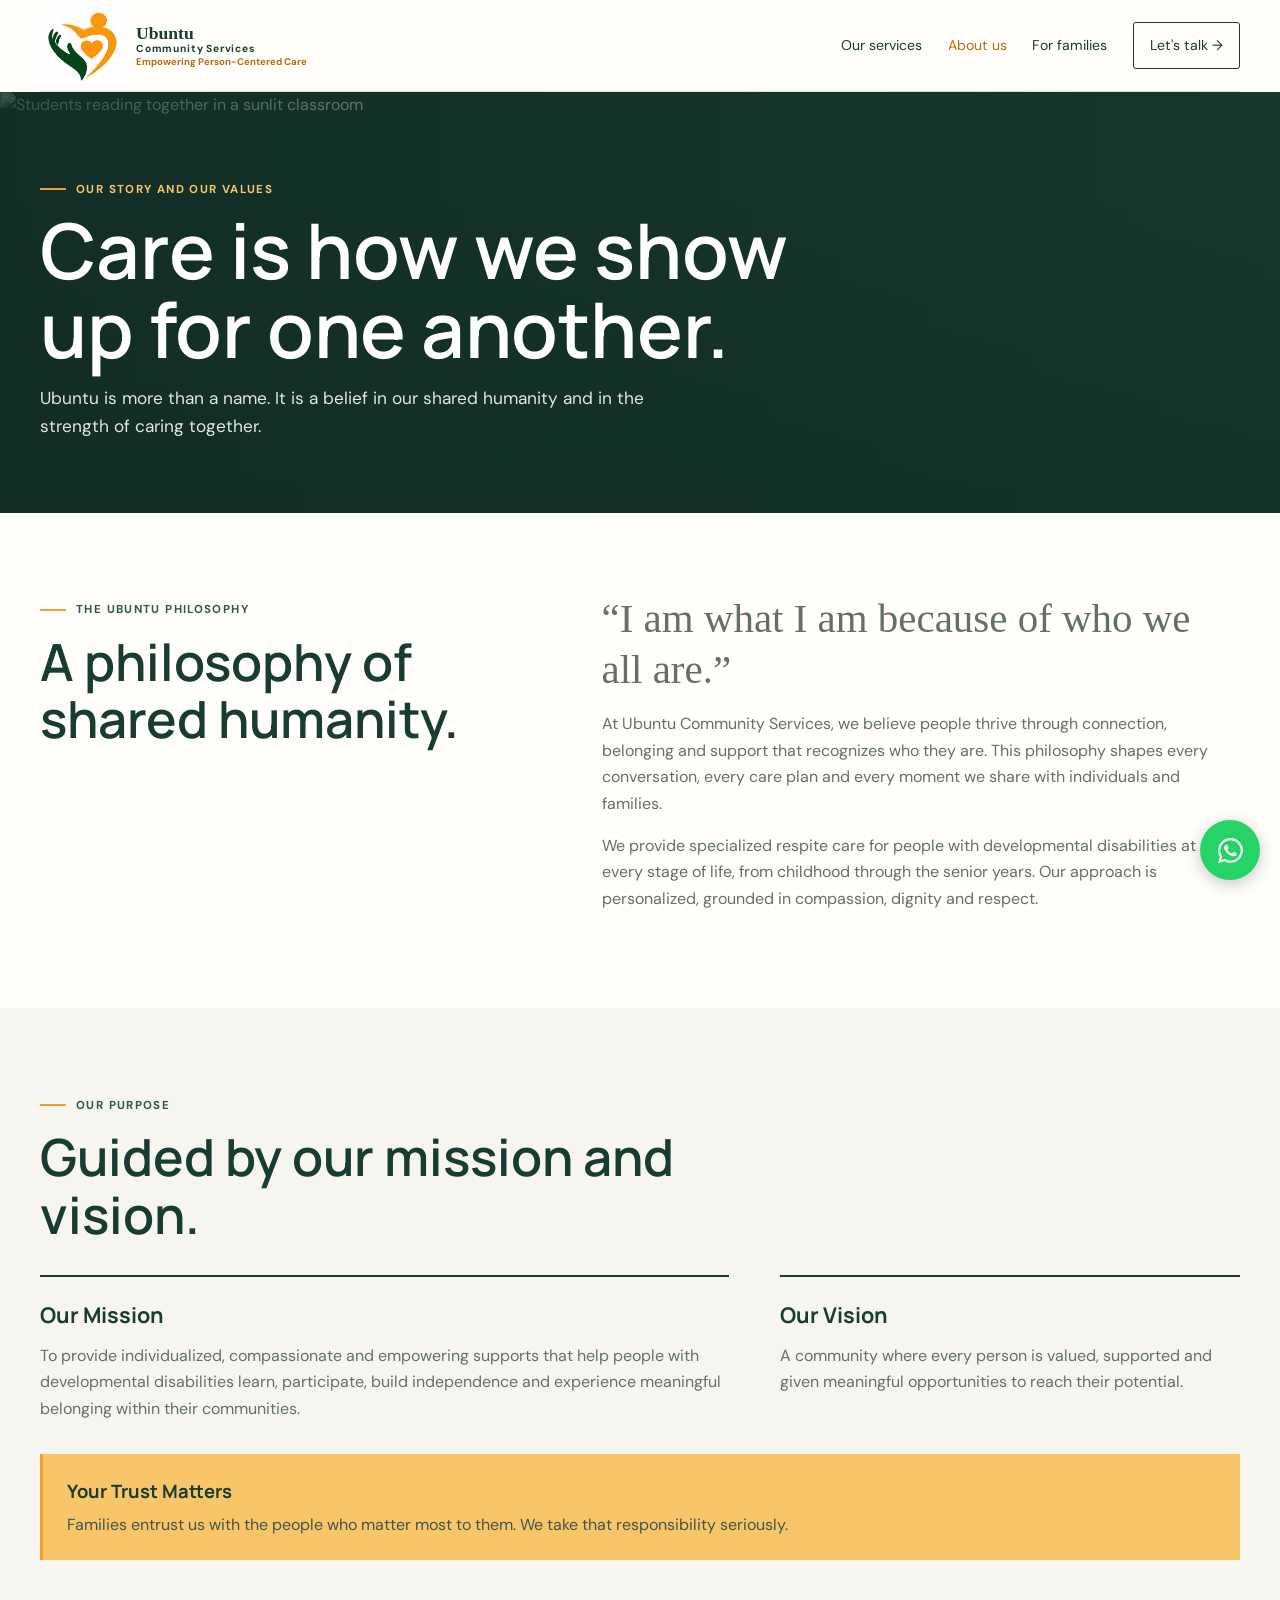
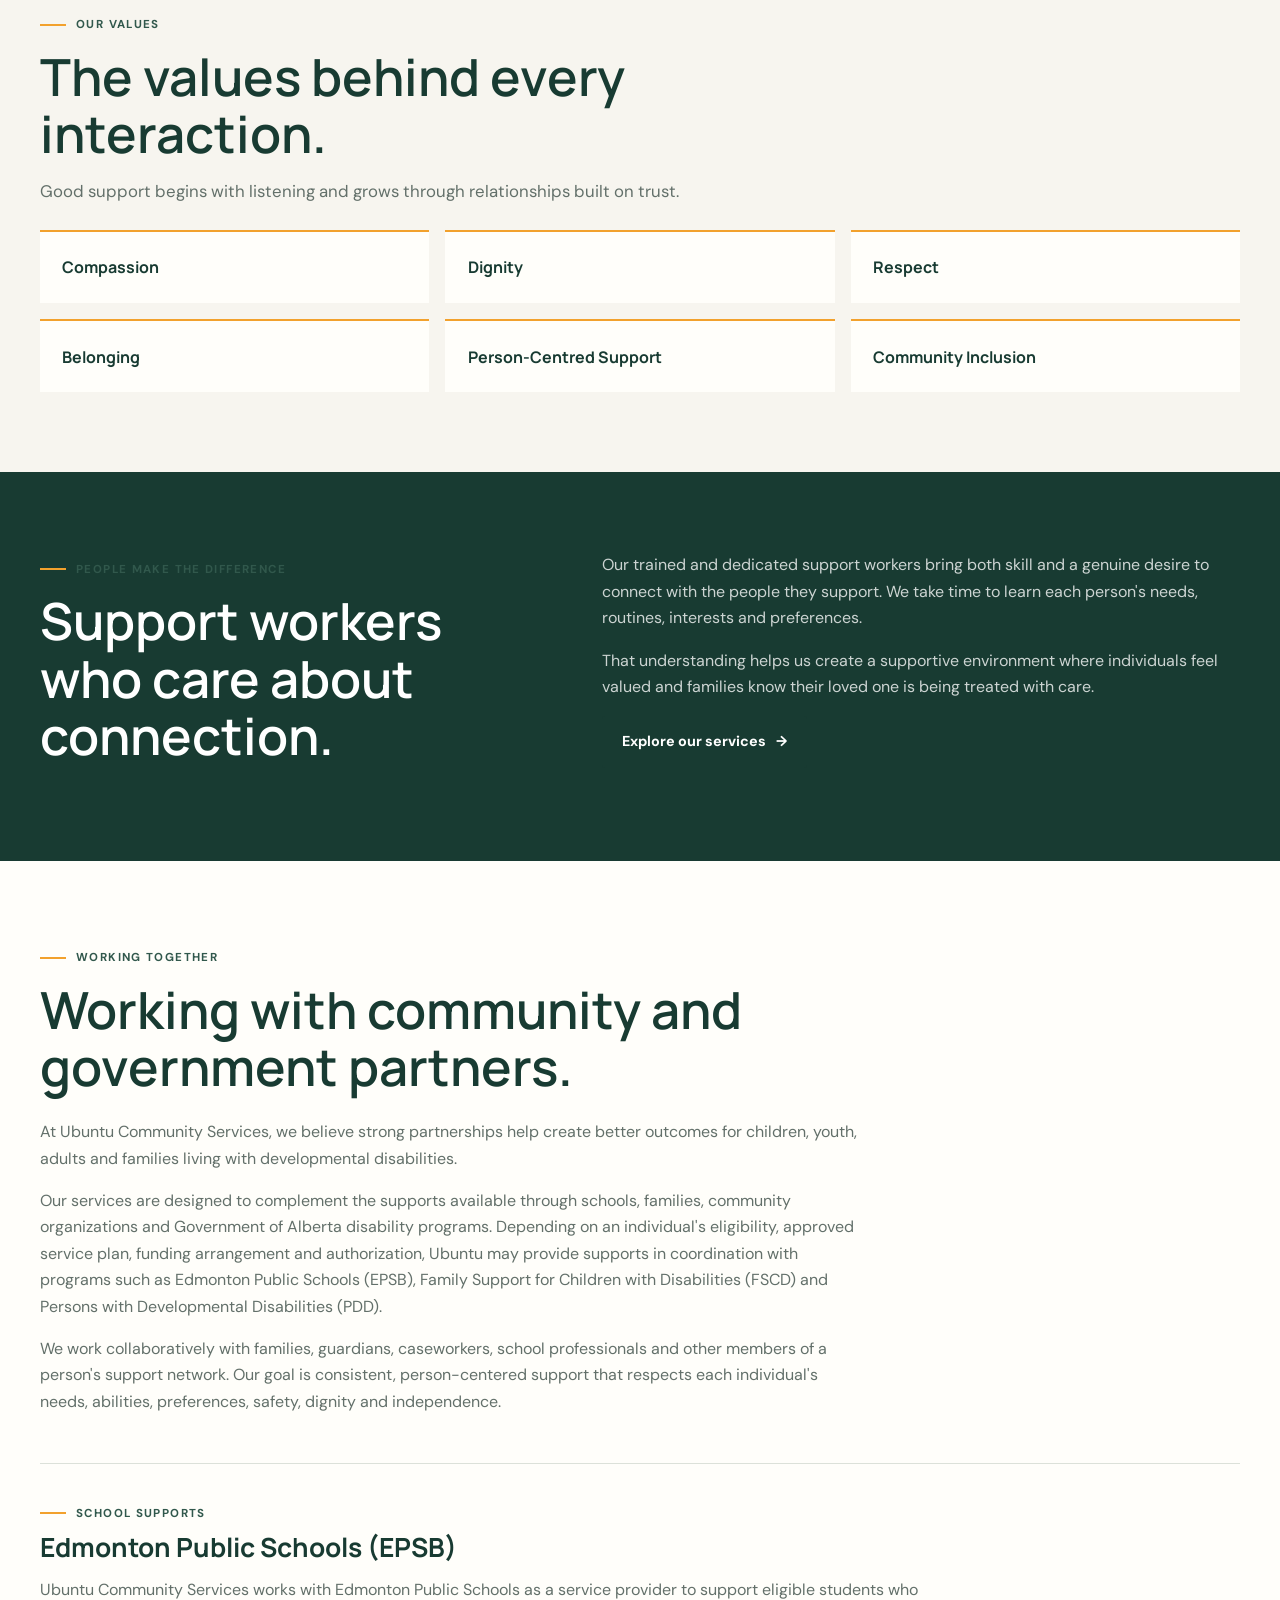
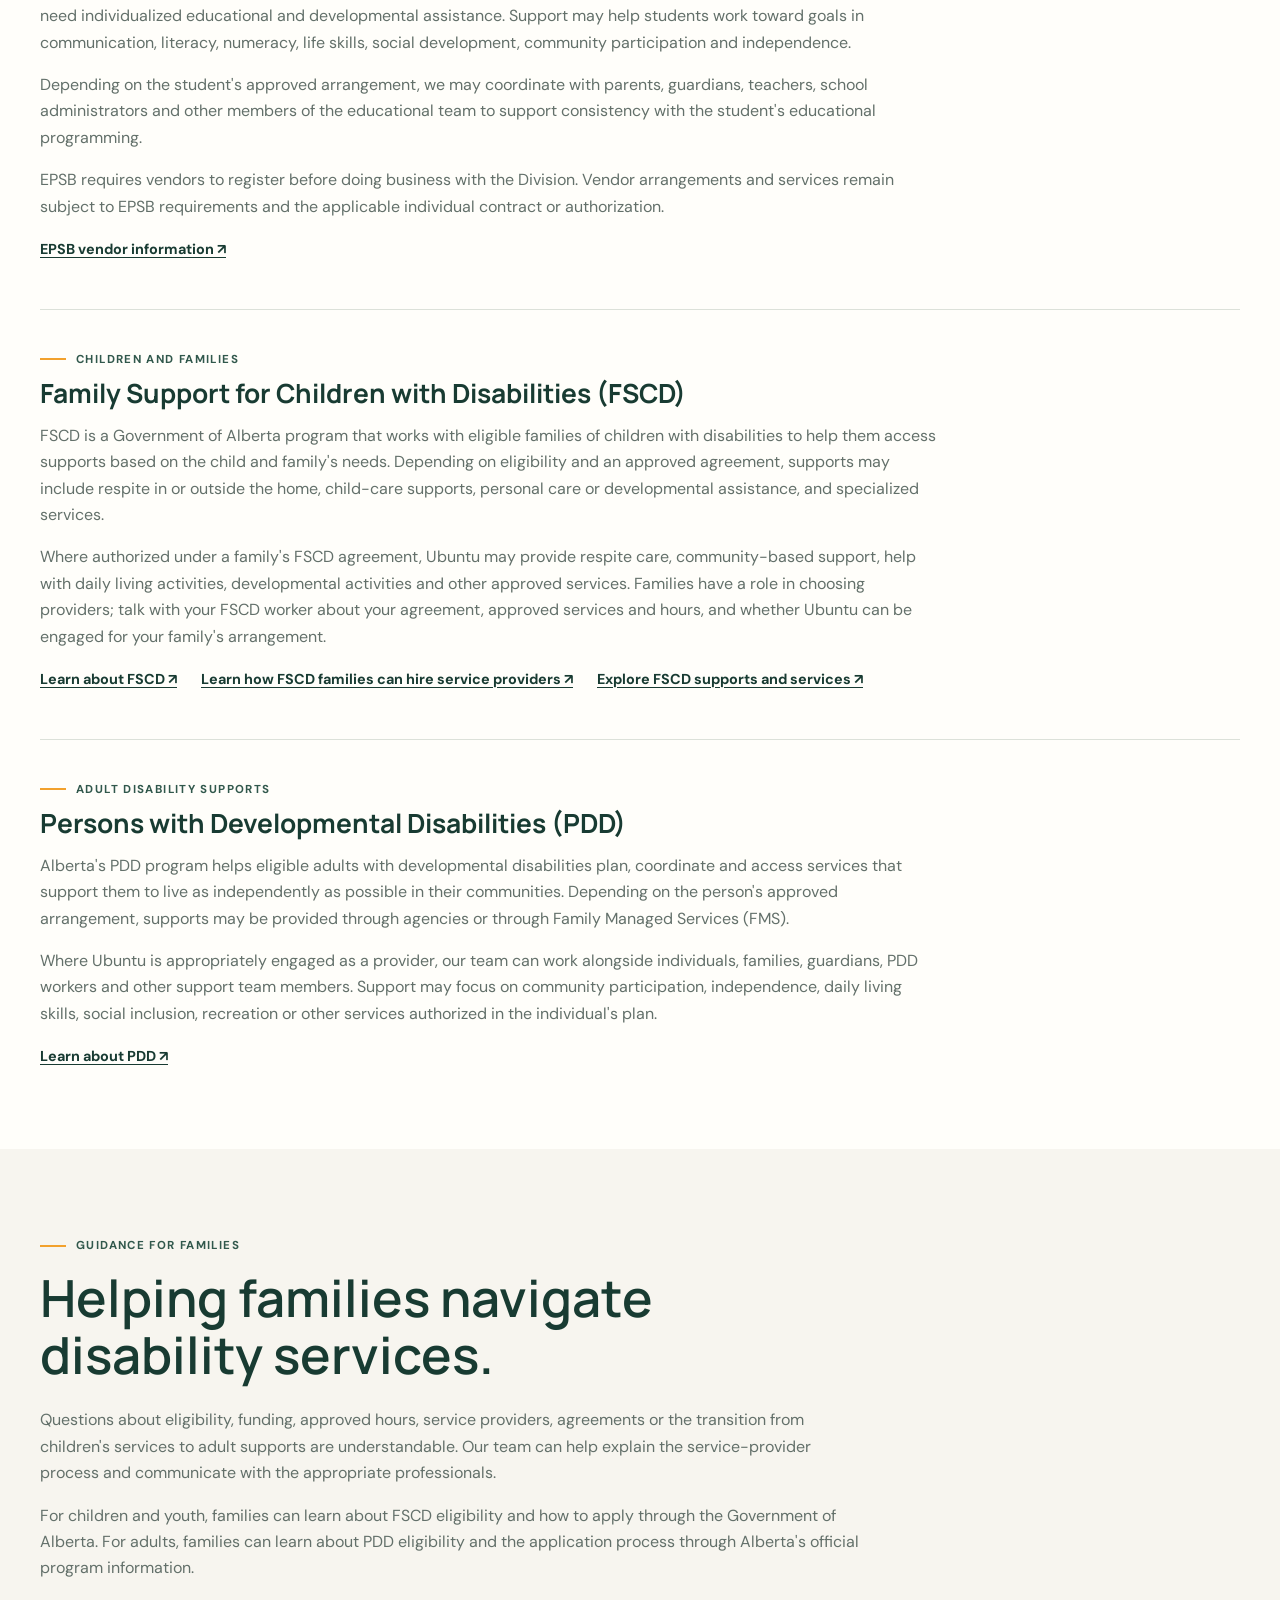
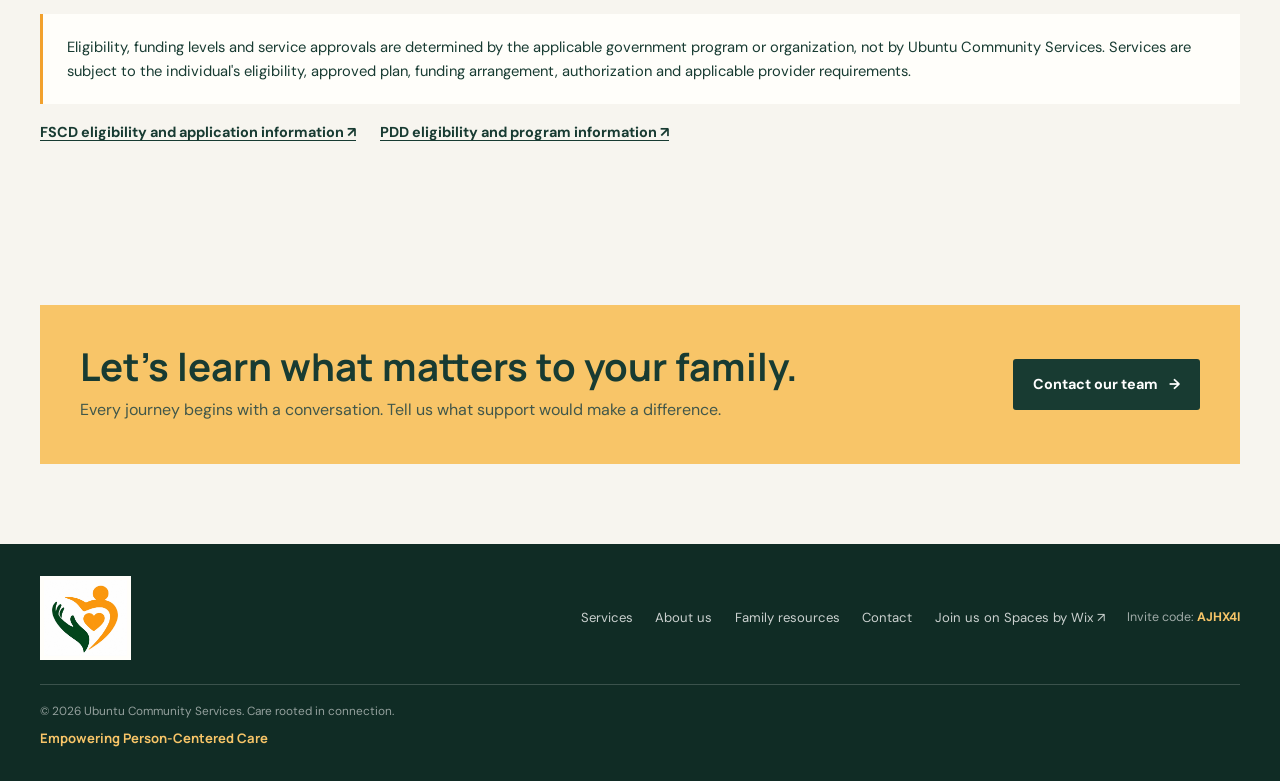
==== commit 9a32893e: "Finishing touches" ====
--- a/about.html
+++ b/about.html
@@ -9,7 +9,7 @@
   <link rel="preconnect" href="https://fonts.googleapis.com">
   <link rel="preconnect" href="https://fonts.gstatic.com" crossorigin>
   <link href="https://fonts.googleapis.com/css2?family=DM+Sans:wght@400;500;600;700&family=Manrope:wght@400;500;600;700;800&display=swap" rel="stylesheet">
-  <link rel="stylesheet" href="pages.css?v=2">
+  <link rel="stylesheet" href="pages.css?v=3">
 </head>
 <body>
   <a class="skip-link" href="#main">Skip to content</a>
@@ -27,7 +27,17 @@
       <div><span class="eyebrow">The Ubuntu philosophy</span><h2 class="section-title">A philosophy of shared humanity.</h2></div>
       <div><p class="story-quote">“I am what I am because of who we all are.”</p><p>At Ubuntu Community Services, we believe people thrive through connection, belonging and support that recognizes who they are. This philosophy shapes every conversation, every care plan and every moment we share with individuals and families.</p><p>We provide specialized respite care for people with developmental disabilities at every stage of life, from childhood through the senior years. Our approach is personalized, grounded in compassion, dignity and respect.</p></div>
     </div></section>
-    <section class="page-section"><div class="wrap"><span class="eyebrow">What guides us</span><h2 class="section-title">The values behind every interaction.</h2><p class="section-intro">Good support begins with listening and grows through relationships built on trust.</p><div class="value-grid"><div class="value-item">Compassion</div><div class="value-item">Dignity</div><div class="value-item">Respect</div><div class="value-item">Belonging</div></div></div></section>
+    <section class="page-section"><div class="wrap">
+      <span class="eyebrow">Our purpose</span>
+      <h2 class="section-title">Guided by our mission and vision.</h2>
+      <div class="mission-vision-grid">
+        <article class="purpose-item"><h3>Our Mission</h3><p>To provide individualized, compassionate and empowering supports that help people with developmental disabilities learn, participate, build independence and experience meaningful belonging within their communities.</p></article>
+        <article class="purpose-item"><h3>Our Vision</h3><p>A community where every person is valued, supported and given meaningful opportunities to reach their potential.</p></article>
+      </div>
+      <div class="trust-note"><h3>Your Trust Matters</h3><p>Families entrust us with the people who matter most to them. We take that responsibility seriously.</p></div>
+      <div class="values-heading"><span class="eyebrow">Our Values</span><h2 class="section-title">The values behind every interaction.</h2><p class="section-intro">Good support begins with listening and grows through relationships built on trust.</p></div>
+      <div class="value-grid"><div class="value-item">Compassion</div><div class="value-item">Dignity</div><div class="value-item">Respect</div><div class="value-item">Belonging</div><div class="value-item">Person-Centred Support</div><div class="value-item">Community Inclusion</div></div>
+    </div></section>
     <section class="page-section green"><div class="wrap text-split"><div><span class="eyebrow">People make the difference</span><h2 class="section-title">Support workers who care about connection.</h2></div><div><p>Our trained and dedicated support workers bring both skill and a genuine desire to connect with the people they support. We take time to learn each person's needs, routines, interests and preferences.</p><p>That understanding helps us create a supportive environment where individuals feel valued and families know their loved one is being treated with care.</p><a class="button button-primary" href="services.html">Explore our services <span aria-hidden="true">&rarr;</span></a></div></div></section>
     <section class="page-section white" aria-labelledby="partners-title">
       <div class="wrap">
@@ -81,7 +91,7 @@
 
     <section class="page-section"><div class="wrap family-callout"><div><h2>Let's learn what matters to your family.</h2><p>Every journey begins with a conversation. Tell us what support would make a difference.</p></div><a class="button button-primary" href="contact.html">Contact our team <span aria-hidden="true">&rarr;</span></a></div></section>
   </main>
-  <footer class="footer"><div class="wrap"><div class="footer-inner"><a class="brand" href="index.html" aria-label="Ubuntu Community Services home"><img class="brand-logo" src="logologo.jpeg" alt=""></a><nav class="footer-links" aria-label="Footer navigation"><a href="services.html">Services</a><a href="about.html">About us</a><a href="families.html">Family resources</a><a href="contact.html">Contact</a><a href="https://wix.app/mobile.apps/b6NwbTK?ref=2_m_so" target="_blank" rel="noopener noreferrer">Join us on Spaces by Wix <span aria-hidden="true">&nearr;</span></a><span class="invite-code">Invite code: <strong>AJHX4I</strong></span></nav></div><p class="copyright">&copy; <span data-current-year>2026</span> Ubuntu Community Services. Care rooted in connection.</p></div></footer>
+  <footer class="footer"><div class="wrap"><div class="footer-inner"><a class="brand" href="index.html" aria-label="Ubuntu Community Services home"><img class="brand-logo" src="logologo.jpeg" alt=""></a><nav class="footer-links" aria-label="Footer navigation"><a href="services.html">Services</a><a href="about.html">About us</a><a href="families.html">Family resources</a><a href="contact.html">Contact</a><a href="https://wix.app/mobile.apps/b6NwbTK?ref=2_m_so" target="_blank" rel="noopener noreferrer">Join us on Spaces by Wix <span aria-hidden="true">&nearr;</span></a><span class="invite-code">Invite code: <strong>AJHX4I</strong></span></nav></div><p class="copyright">&copy; <span data-current-year>2026</span> Ubuntu Community Services. Care rooted in connection.</p><p class="footer-slogan">Empowering Person-Centered Care</p></div></footer>
   <a class="whatsapp-float" href="https://wa.me/18254192647" target="_blank" rel="noopener noreferrer" aria-label="Chat with Ubuntu Community Services on WhatsApp" title="Chat with us on WhatsApp"><svg viewBox="0 0 32 32" fill="currentColor" aria-hidden="true"><path d="M16.04 3.2A12.72 12.72 0 0 0 5.1 22.42L3.3 28.8l6.53-1.71a12.8 12.8 0 0 0 6.1 1.55h.01c7.03 0 12.75-5.72 12.76-12.75A12.68 12.68 0 0 0 16.04 3.2Zm-.1 23.28a10.6 10.6 0 0 1-5.4-1.48l-.39-.23-3.88 1.02 1.04-3.78-.25-.4a10.55 10.55 0 1 1 8.88 4.87Zm5.8-7.9c-.32-.16-1.88-.93-2.17-1.04-.29-.1-.5-.16-.71.16-.21.31-.82 1.04-1 1.25-.19.21-.37.24-.69.08-.32-.16-1.34-.49-2.55-1.57-.94-.84-1.57-1.88-1.75-2.2-.18-.31-.02-.48.14-.64.14-.14.32-.37.48-.56.16-.18.21-.31.32-.53.1-.21.05-.4-.03-.56-.08-.16-.71-1.71-.98-2.35-.26-.62-.52-.53-.71-.54l-.61-.01c-.21 0-.56.08-.85.4-.29.32-1.11 1.09-1.11 2.64s1.14 3.06 1.3 3.27c.16.21 2.24 3.42 5.43 4.8.76.33 1.35.53 1.81.68.76.24 1.45.21 2 .13.61-.09 1.88-.77 2.14-1.52.26-.74.26-1.38.19-1.52-.08-.13-.29-.21-.61-.37Z"/></svg></a>
   <script src="site.js" defer></script>
 </body>
--- a/pages.css
+++ b/pages.css
@@ -58,7 +58,15 @@
 .text-split { display: grid; grid-template-columns: .85fr 1.15fr; gap: clamp(2.5rem, 7vw, 7rem); align-items: start; }
 .text-split p { margin: 0 0 1rem; color: var(--muted); }
 .story-quote { margin: 0; color: var(--forest); font-family: var(--serif); font-size: clamp(1.8rem, 3.2vw, 2.8rem); line-height: 1.25; }
-.value-grid { display: grid; grid-template-columns: repeat(4, 1fr); gap: 1rem; margin-top: 2rem; }
+.mission-vision-grid { display: grid; grid-template-columns: 1.2fr .8fr; gap: clamp(1.5rem, 4vw, 3.5rem); margin-top: 2rem; }
+.purpose-item { padding-top: 1.25rem; border-top: 2px solid var(--forest); }
+.purpose-item h3 { margin: 0 0 .65rem; color: var(--forest); font-family: var(--display); font-size: 1.35rem; }
+.purpose-item p { margin: 0; color: var(--muted); }
+.trust-note { margin-top: 2rem; padding: 1.35rem 1.5rem; border-left: 3px solid var(--gold); background: var(--gold-pale); }
+.trust-note h3 { margin: 0 0 .35rem; color: var(--forest); font-family: var(--display); font-size: 1.15rem; }
+.trust-note p { margin: 0; color: #41574a; }
+.values-heading { margin-top: 3rem; }
+.value-grid { display: grid; grid-template-columns: repeat(3, 1fr); gap: 1rem; margin-top: 1.5rem; }
 .value-item { padding: 1.4rem; border-top: 2px solid var(--gold); background: var(--white); color: var(--forest); font-family: var(--display); font-weight: 700; }
 .service-grid { display: grid; grid-template-columns: repeat(3, 1fr); gap: 1.1rem; margin-top: 2.5rem; }
 .service-card { overflow: hidden; background: var(--white); }
@@ -67,6 +75,12 @@
 .service-card .service-number { color: var(--gold-dark); font-size: .72rem; font-weight: 800; letter-spacing: .12em; }
 .service-card h2 { margin: .45rem 0 .6rem; color: var(--forest); font-family: var(--display); font-size: 1.35rem; line-height: 1.25; }
 .service-card p { margin: 0; color: var(--muted); font-size: .94rem; }
+.education-program { display: grid; grid-template-columns: .8fr 1.2fr; gap: clamp(2rem, 6vw, 5rem); align-items: start; margin-top: 2.5rem; padding: clamp(1.5rem, 4vw, 3rem); background: #e9eee7; }
+.education-program h2 { margin: .75rem 0 1rem; color: var(--forest); font-family: var(--display); font-size: clamp(1.8rem, 3.4vw, 2.7rem); line-height: 1.12; }
+.education-program p { margin: 0 0 1rem; color: var(--muted); }
+.learning-list { display: grid; grid-template-columns: repeat(2, minmax(0, 1fr)); gap: .55rem 1.5rem; margin: 1.5rem 0; padding: 0; list-style: none; }
+.learning-list li { display: flex; align-items: baseline; gap: .6rem; color: var(--forest); font-size: .9rem; font-weight: 600; }
+.learning-list li::before { width: .42rem; height: .42rem; flex: 0 0 .42rem; border-radius: 50%; background: var(--gold); content: ''; }
 .detail-grid { display: grid; grid-template-columns: 1fr 1fr; gap: 1.25rem; margin-top: 2rem; }
 .detail-item { padding: 1.5rem; border-top: 2px solid var(--forest); background: var(--white); }
 .detail-item h3 { margin: 0 0 .5rem; color: var(--forest); font-family: var(--display); }
@@ -112,6 +126,7 @@
 .invite-code { color: rgb(255 255 255 / 60%); font-size: .78rem; }
 .invite-code strong { color: var(--gold-pale); font-weight: 700; }
 .copyright { margin: 1.5rem 0 0; padding-top: 1.1rem; border-top: 1px solid rgb(255 255 255 / 18%); color: rgb(255 255 255 / 55%); font-size: .74rem; }
+.footer-slogan { margin: .35rem 0 0; color: var(--gold-pale); font-family: var(--display); font-size: .82rem; font-weight: 700; }
 @media (max-width: 850px) {
   .header-inner { min-height: 76px; gap: .7rem; }
   .brand-logo { height: 56px; max-width: 64px; }
@@ -125,8 +140,10 @@
   .nav a { padding: .85rem .35rem; border-bottom: 1px solid rgb(255 255 255 / 14%); color: rgb(255 255 255 / 90%); }
   .nav .nav-cta { margin: .7rem 0; border-color: rgb(255 255 255 / 60%); color: var(--white); text-align: center; }
   .text-split, .contact-layout { grid-template-columns: 1fr; gap: 1.5rem; }
+  .mission-vision-grid { grid-template-columns: 1fr 1fr; gap: 1rem; }
   .service-grid { grid-template-columns: 1fr 1fr; }
   .service-card:last-child { grid-column: 1 / -1; }
+  .education-program { grid-template-columns: 1fr; gap: 1rem; }
 }
 @media (max-width: 620px) {
   .wrap, .page-hero-content { width: min(100% - 2rem, 1200px); }
@@ -135,7 +152,9 @@
   .page-hero h1 { font-size: clamp(2.65rem, 12vw, 4rem); }
   .page-section { padding: 4rem 0; }
   .value-grid { grid-template-columns: 1fr 1fr; }
+  .mission-vision-grid { grid-template-columns: 1fr; }
   .service-grid, .detail-grid, .step-grid, .contact-options { grid-template-columns: 1fr; }
+  .learning-list { grid-template-columns: 1fr; gap: .4rem; }
   .service-card:last-child { grid-column: auto; }
   .service-card img { height: 220px; }
   .family-callout { grid-template-columns: 1fr; padding: 1.5rem; }
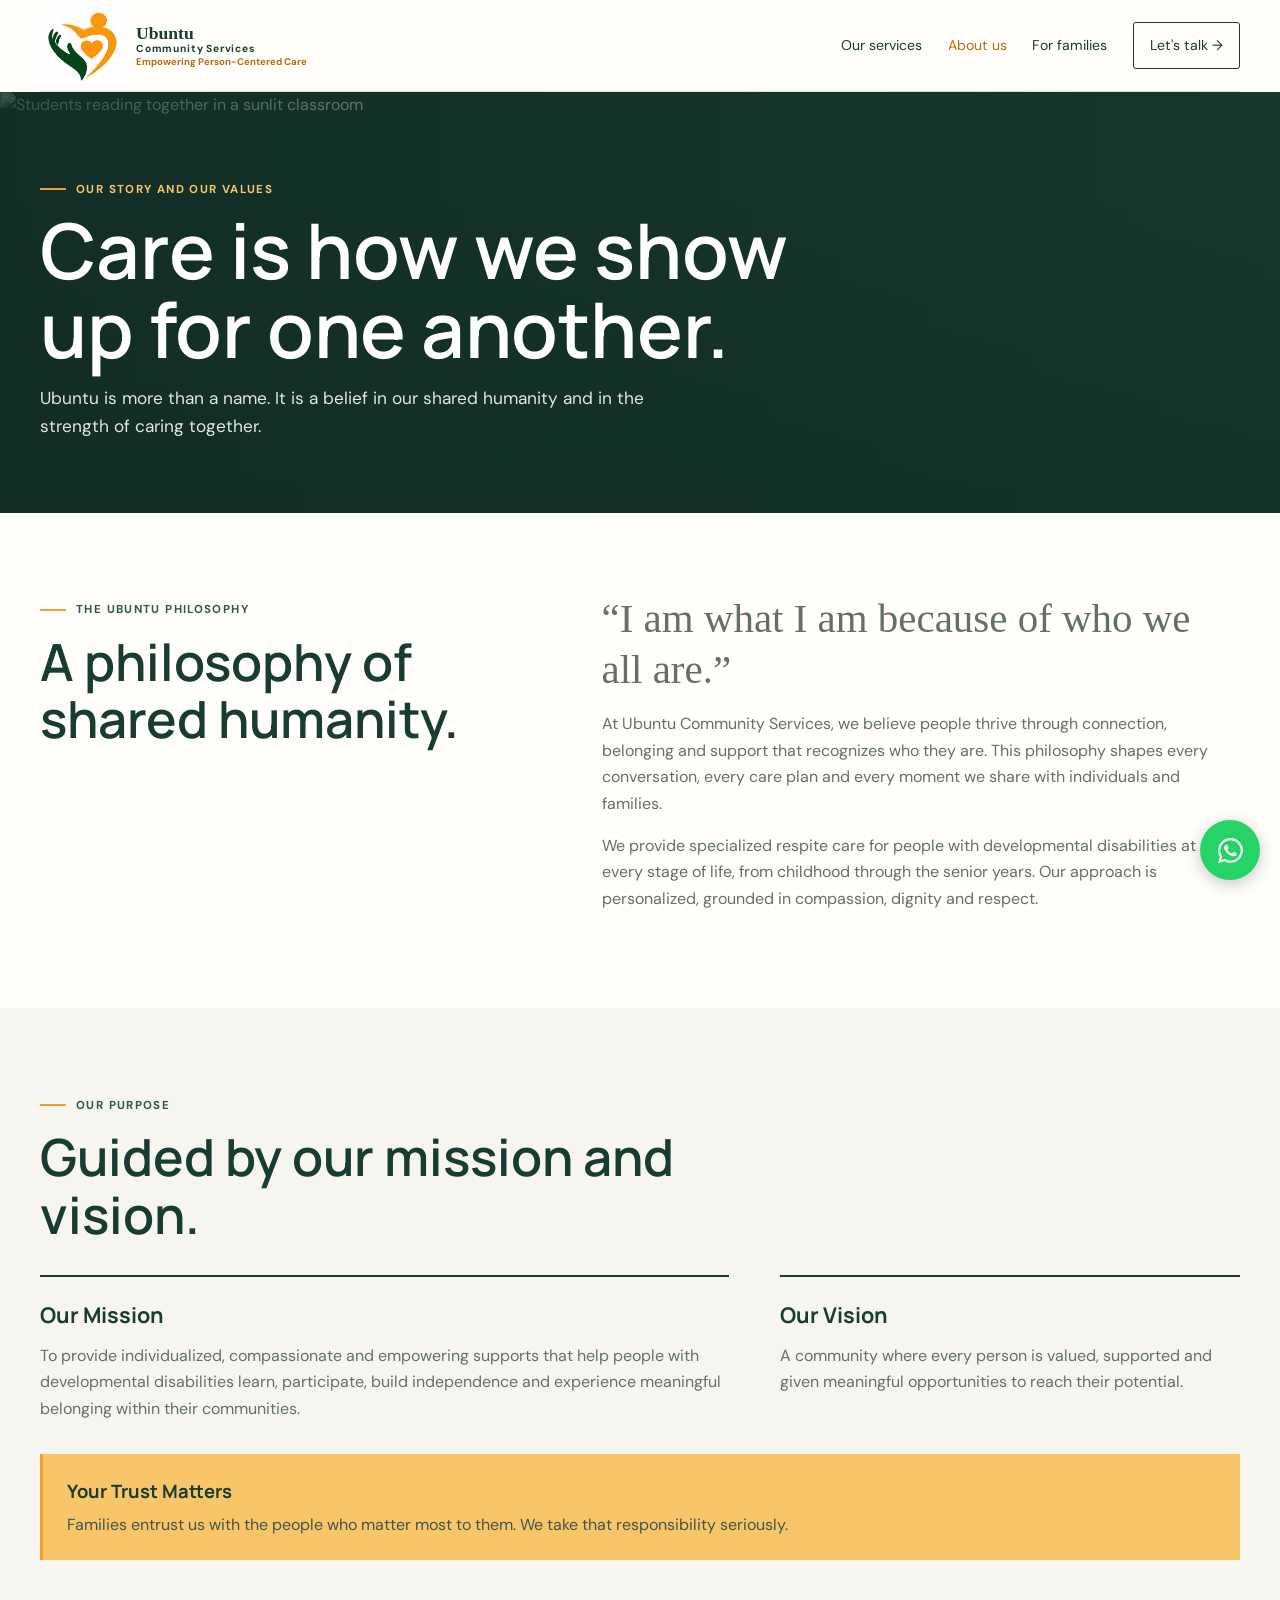
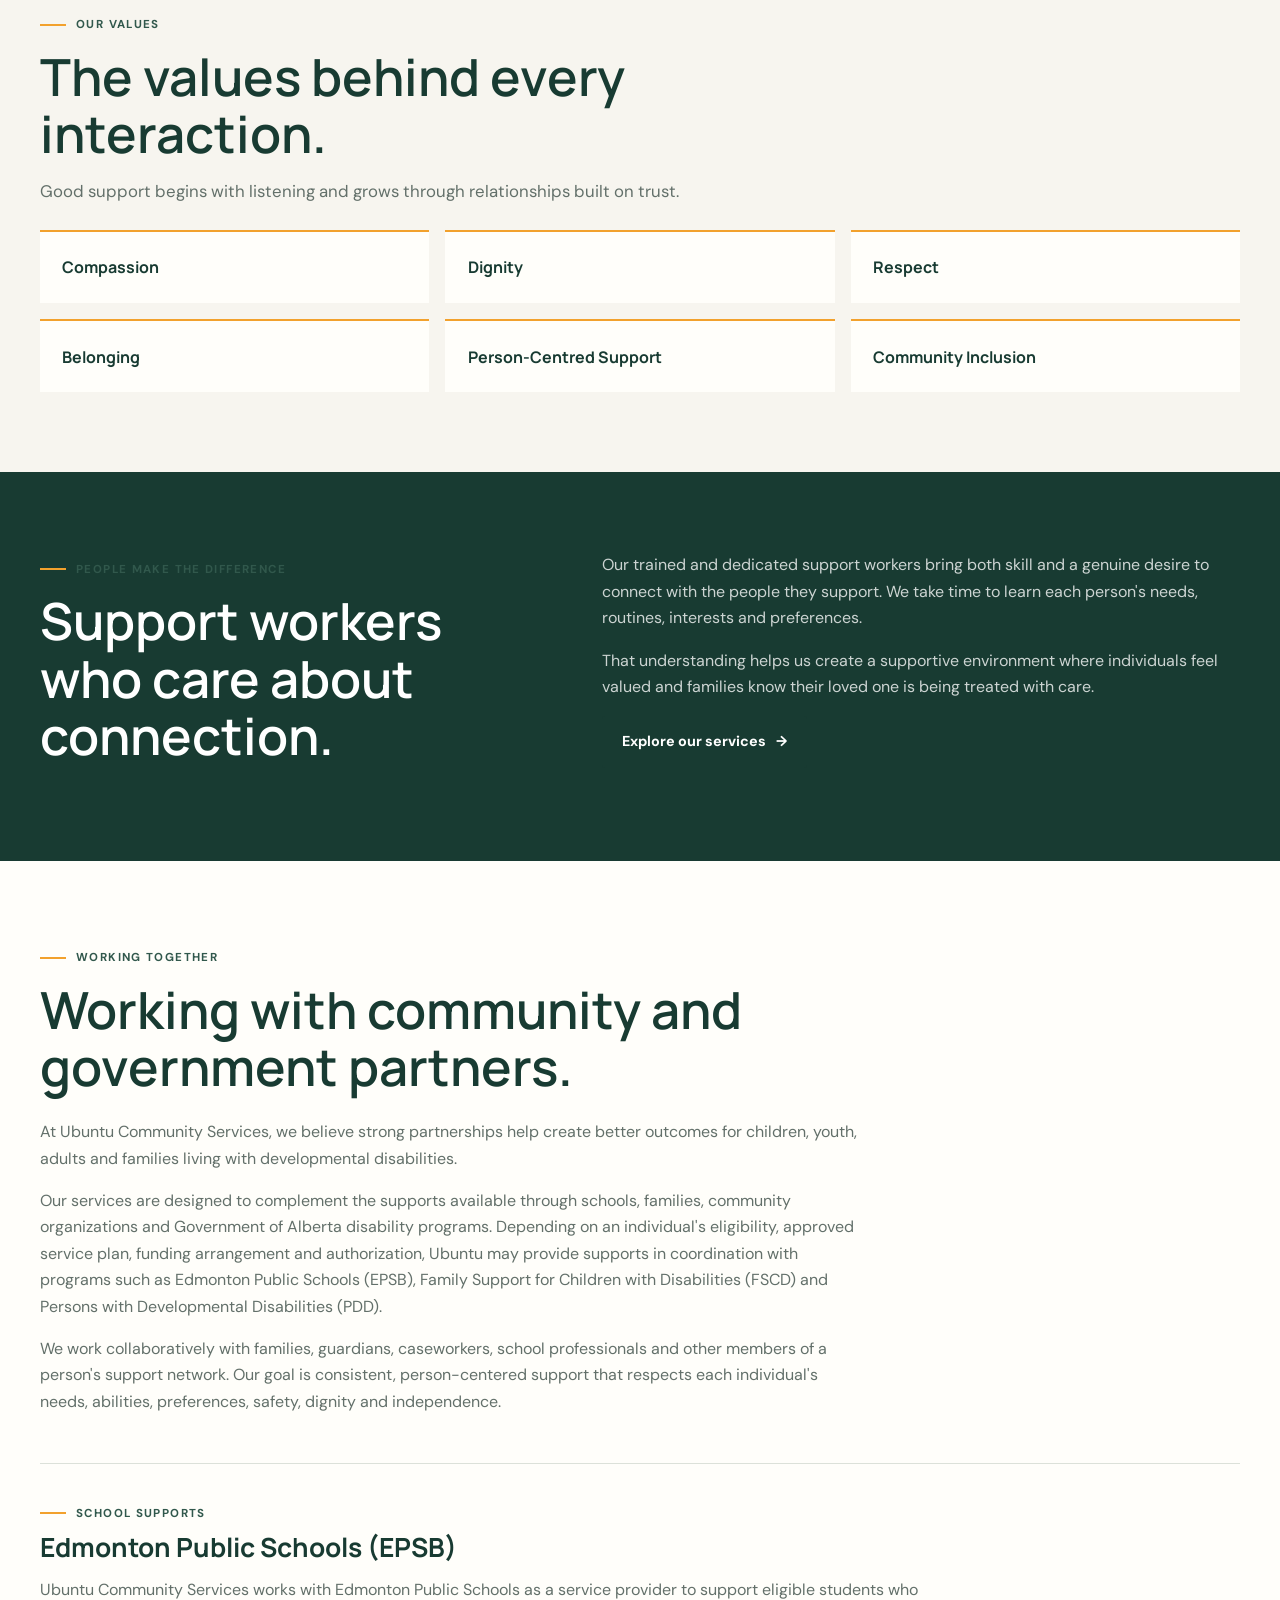
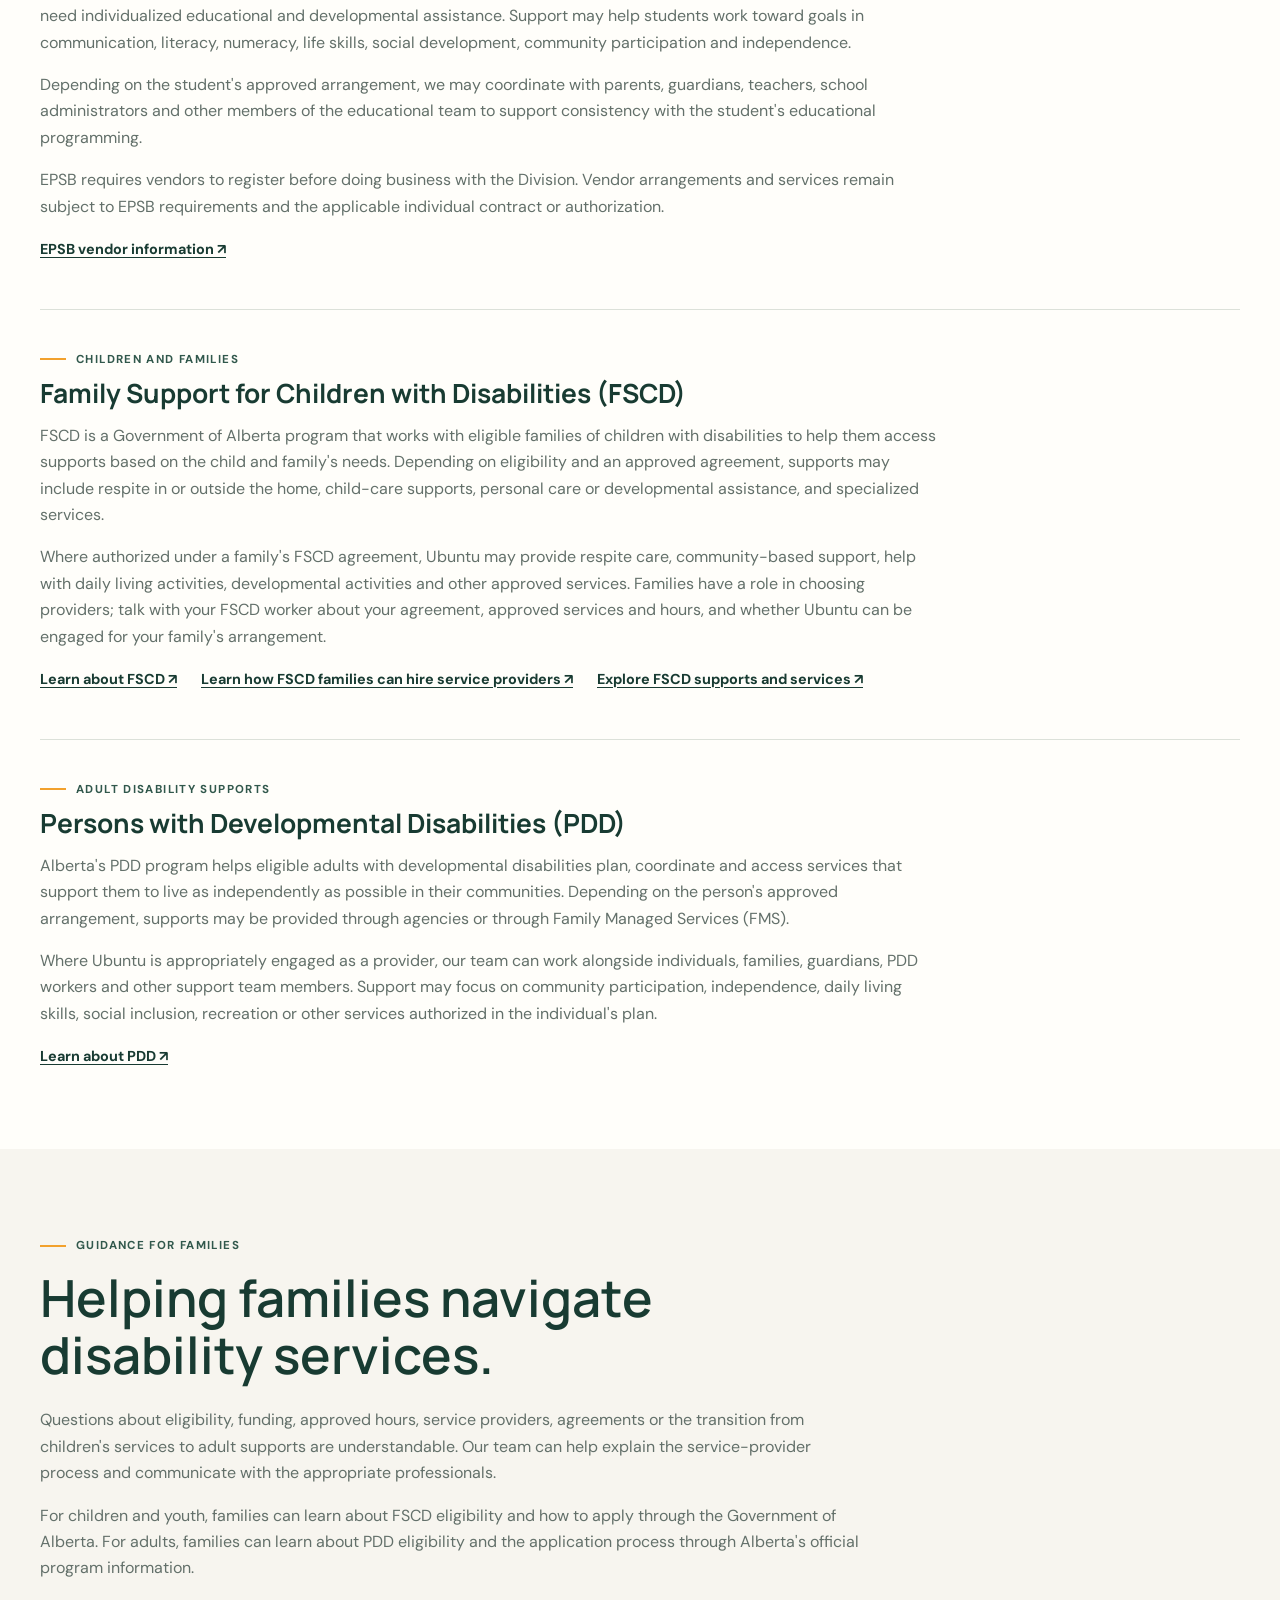
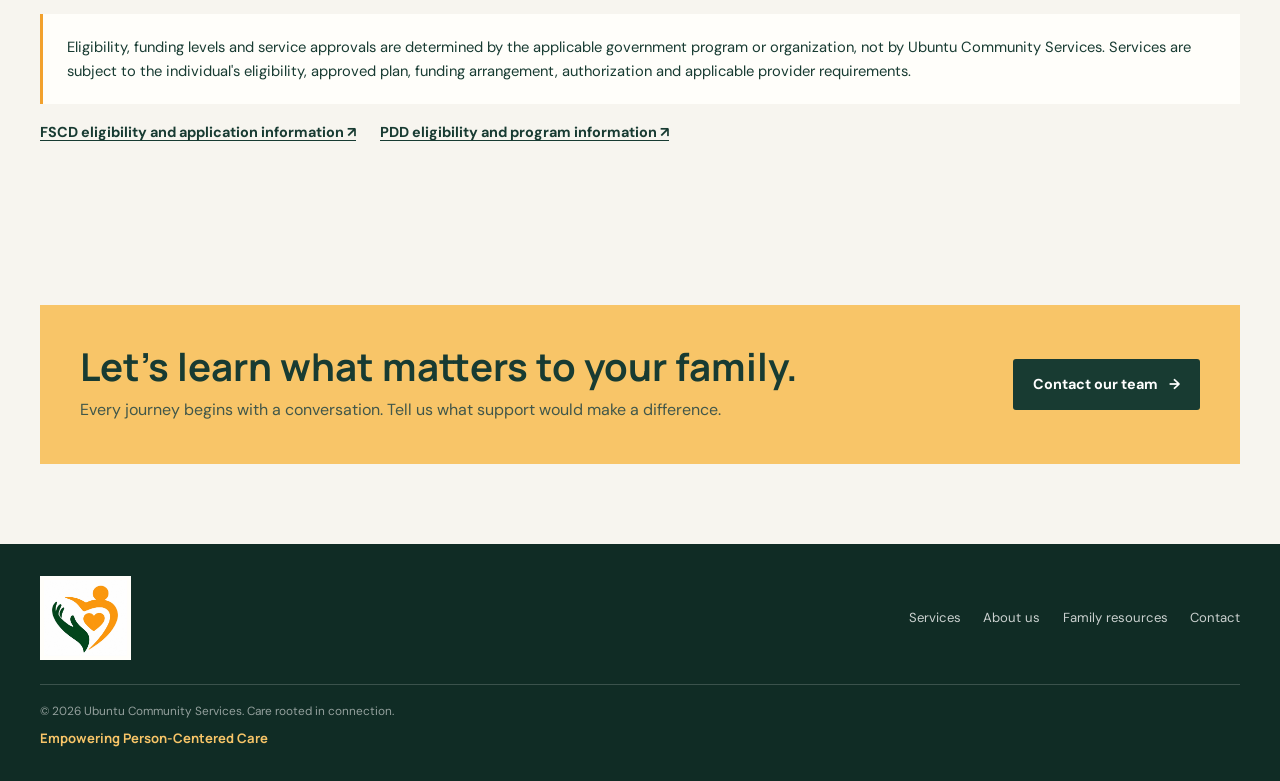
==== commit 30c38c58: "Changed grid to block" ====
--- a/about.html
+++ b/about.html
@@ -91,7 +91,8 @@
 
     <section class="page-section"><div class="wrap family-callout"><div><h2>Let's learn what matters to your family.</h2><p>Every journey begins with a conversation. Tell us what support would make a difference.</p></div><a class="button button-primary" href="contact.html">Contact our team <span aria-hidden="true">&rarr;</span></a></div></section>
   </main>
-  <footer class="footer"><div class="wrap"><div class="footer-inner"><a class="brand" href="index.html" aria-label="Ubuntu Community Services home"><img class="brand-logo" src="logologo.jpeg" alt=""></a><nav class="footer-links" aria-label="Footer navigation"><a href="services.html">Services</a><a href="about.html">About us</a><a href="families.html">Family resources</a><a href="contact.html">Contact</a><a href="https://wix.app/mobile.apps/b6NwbTK?ref=2_m_so" target="_blank" rel="noopener noreferrer">Join us on Spaces by Wix <span aria-hidden="true">&nearr;</span></a><span class="invite-code">Invite code: <strong>AJHX4I</strong></span></nav></div><p class="copyright">&copy; <span data-current-year>2026</span> Ubuntu Community Services. Care rooted in connection.</p><p class="footer-slogan">Empowering Person-Centered Care</p></div></footer>
+  <footer class="footer"><div class="wrap"><div class="footer-inner"><a class="brand" href="index.html" aria-label="Ubuntu Community Services home"><img class="brand-logo" src="logologo.jpeg" alt=""></a><nav class="footer-links" aria-label="Footer navigation"><a href="services.html">Services</a><a href="about.html">About us</a><a href="families.html">Family resources</a><a href="contact.html">Contact</a>
+  </nav></div><p class="copyright">&copy; <span data-current-year>2026</span> Ubuntu Community Services. Care rooted in connection.</p><p class="footer-slogan">Empowering Person-Centered Care</p></div></footer>
   <a class="whatsapp-float" href="https://wa.me/18254192647" target="_blank" rel="noopener noreferrer" aria-label="Chat with Ubuntu Community Services on WhatsApp" title="Chat with us on WhatsApp"><svg viewBox="0 0 32 32" fill="currentColor" aria-hidden="true"><path d="M16.04 3.2A12.72 12.72 0 0 0 5.1 22.42L3.3 28.8l6.53-1.71a12.8 12.8 0 0 0 6.1 1.55h.01c7.03 0 12.75-5.72 12.76-12.75A12.68 12.68 0 0 0 16.04 3.2Zm-.1 23.28a10.6 10.6 0 0 1-5.4-1.48l-.39-.23-3.88 1.02 1.04-3.78-.25-.4a10.55 10.55 0 1 1 8.88 4.87Zm5.8-7.9c-.32-.16-1.88-.93-2.17-1.04-.29-.1-.5-.16-.71.16-.21.31-.82 1.04-1 1.25-.19.21-.37.24-.69.08-.32-.16-1.34-.49-2.55-1.57-.94-.84-1.57-1.88-1.75-2.2-.18-.31-.02-.48.14-.64.14-.14.32-.37.48-.56.16-.18.21-.31.32-.53.1-.21.05-.4-.03-.56-.08-.16-.71-1.71-.98-2.35-.26-.62-.52-.53-.71-.54l-.61-.01c-.21 0-.56.08-.85.4-.29.32-1.11 1.09-1.11 2.64s1.14 3.06 1.3 3.27c.16.21 2.24 3.42 5.43 4.8.76.33 1.35.53 1.81.68.76.24 1.45.21 2 .13.61-.09 1.88-.77 2.14-1.52.26-.74.26-1.38.19-1.52-.08-.13-.29-.21-.61-.37Z"/></svg></a>
   <script src="site.js" defer></script>
 </body>
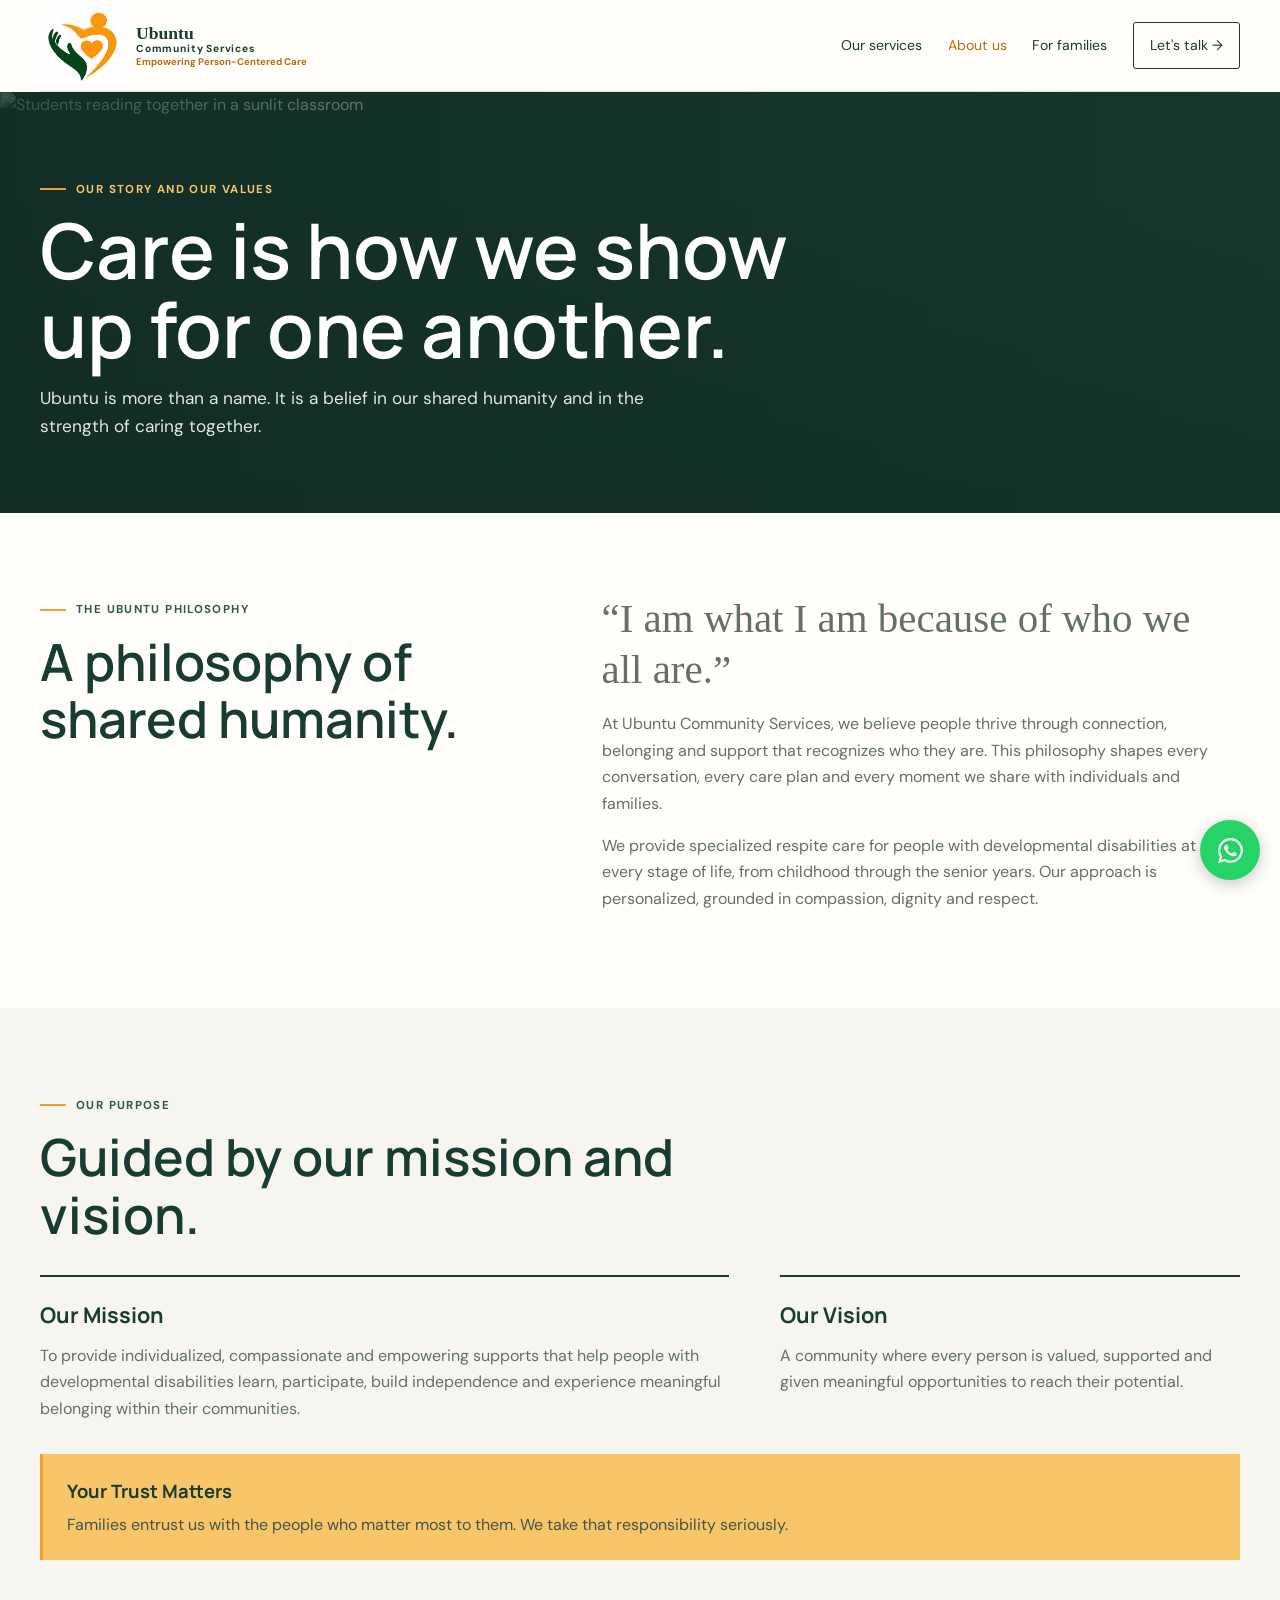
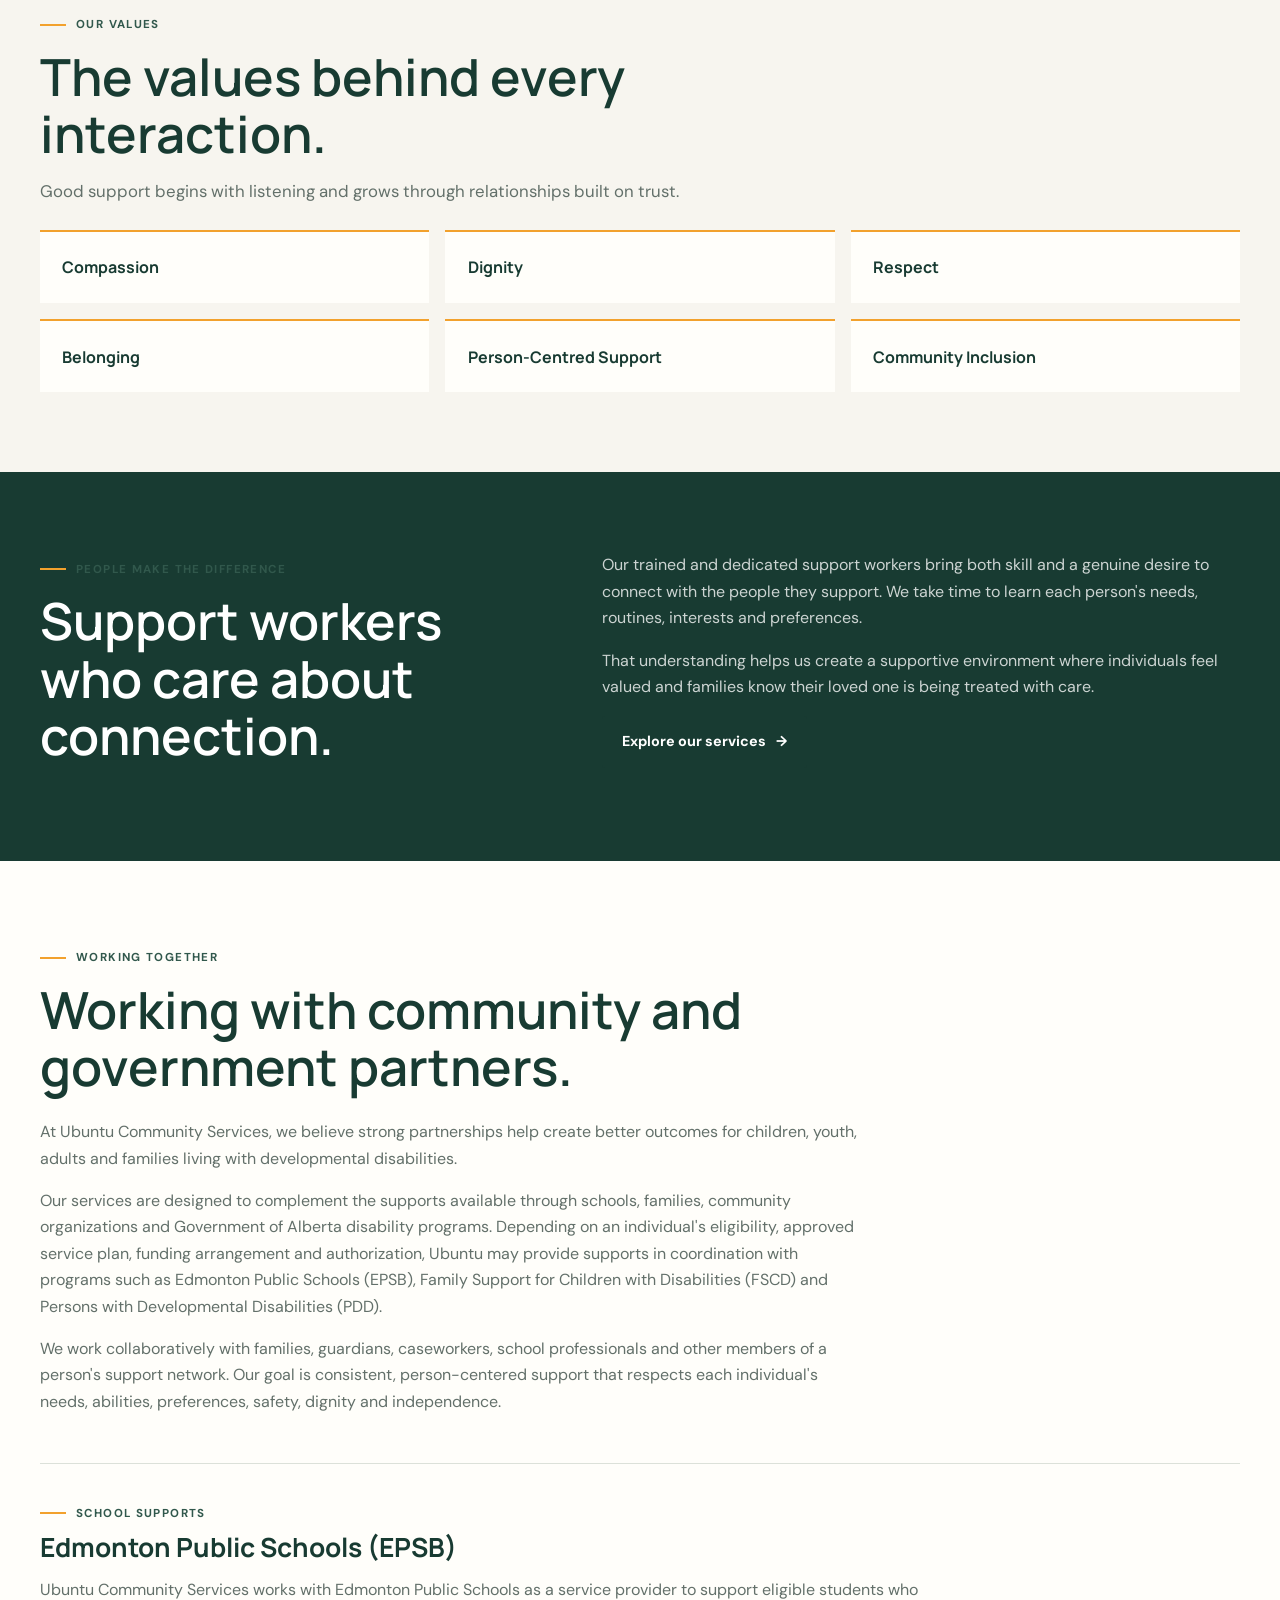
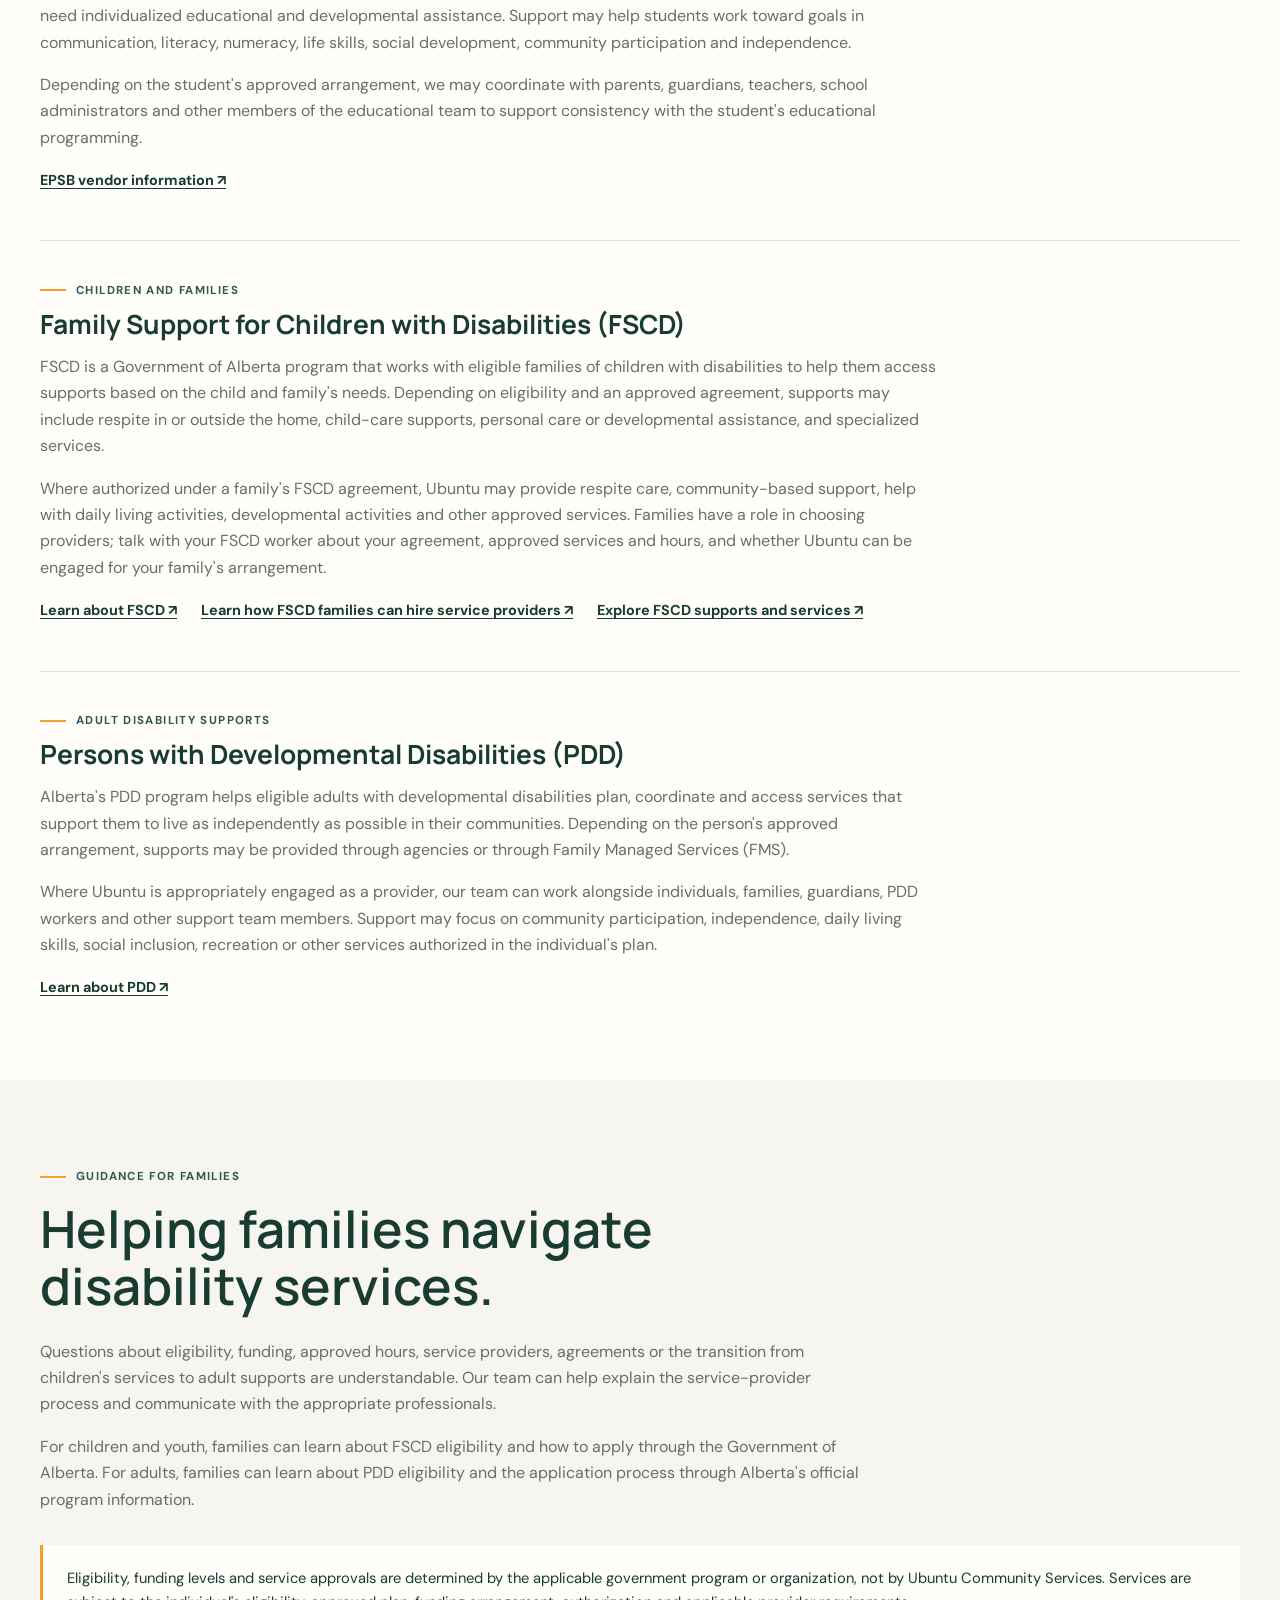
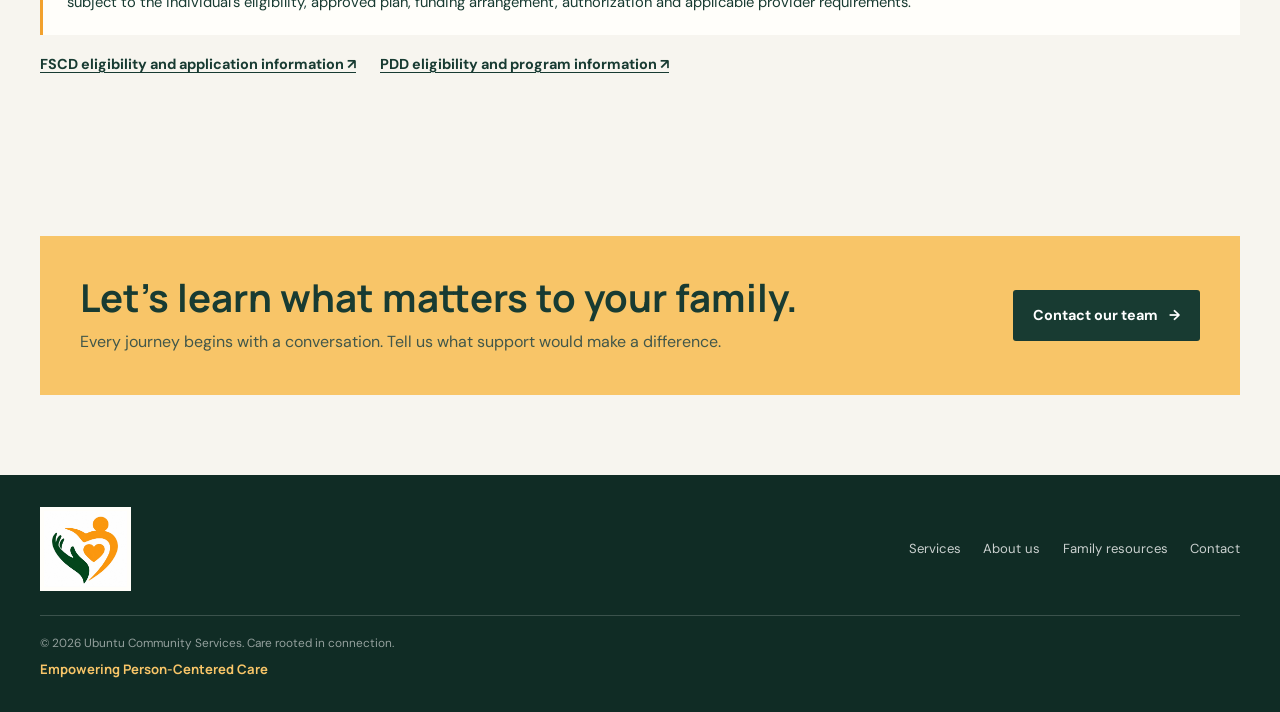
==== commit 1c67c0ea: "testing" ====
--- a/about.html
+++ b/about.html
@@ -54,7 +54,6 @@
           <h3 id="epsb-title">Edmonton Public Schools (EPSB)</h3>
           <p>Ubuntu Community Services works with Edmonton Public Schools as a service provider to support eligible students who need individualized educational and developmental assistance. Support may help students work toward goals in communication, literacy, numeracy, life skills, social development, community participation and independence.</p>
           <p>Depending on the student's approved arrangement, we may coordinate with parents, guardians, teachers, school administrators and other members of the educational team to support consistency with the student's educational programming.</p>
-          <p>EPSB requires vendors to register before doing business with the Division. Vendor arrangements and services remain subject to EPSB requirements and the applicable individual contract or authorization.</p>
           <div class="partner-links"><a href="https://www.epsb.ca/ourdistrict/vendors/" target="_blank" rel="noopener noreferrer">EPSB vendor information <span aria-hidden="true">&nearr;</span></a></div>
         </article>
 
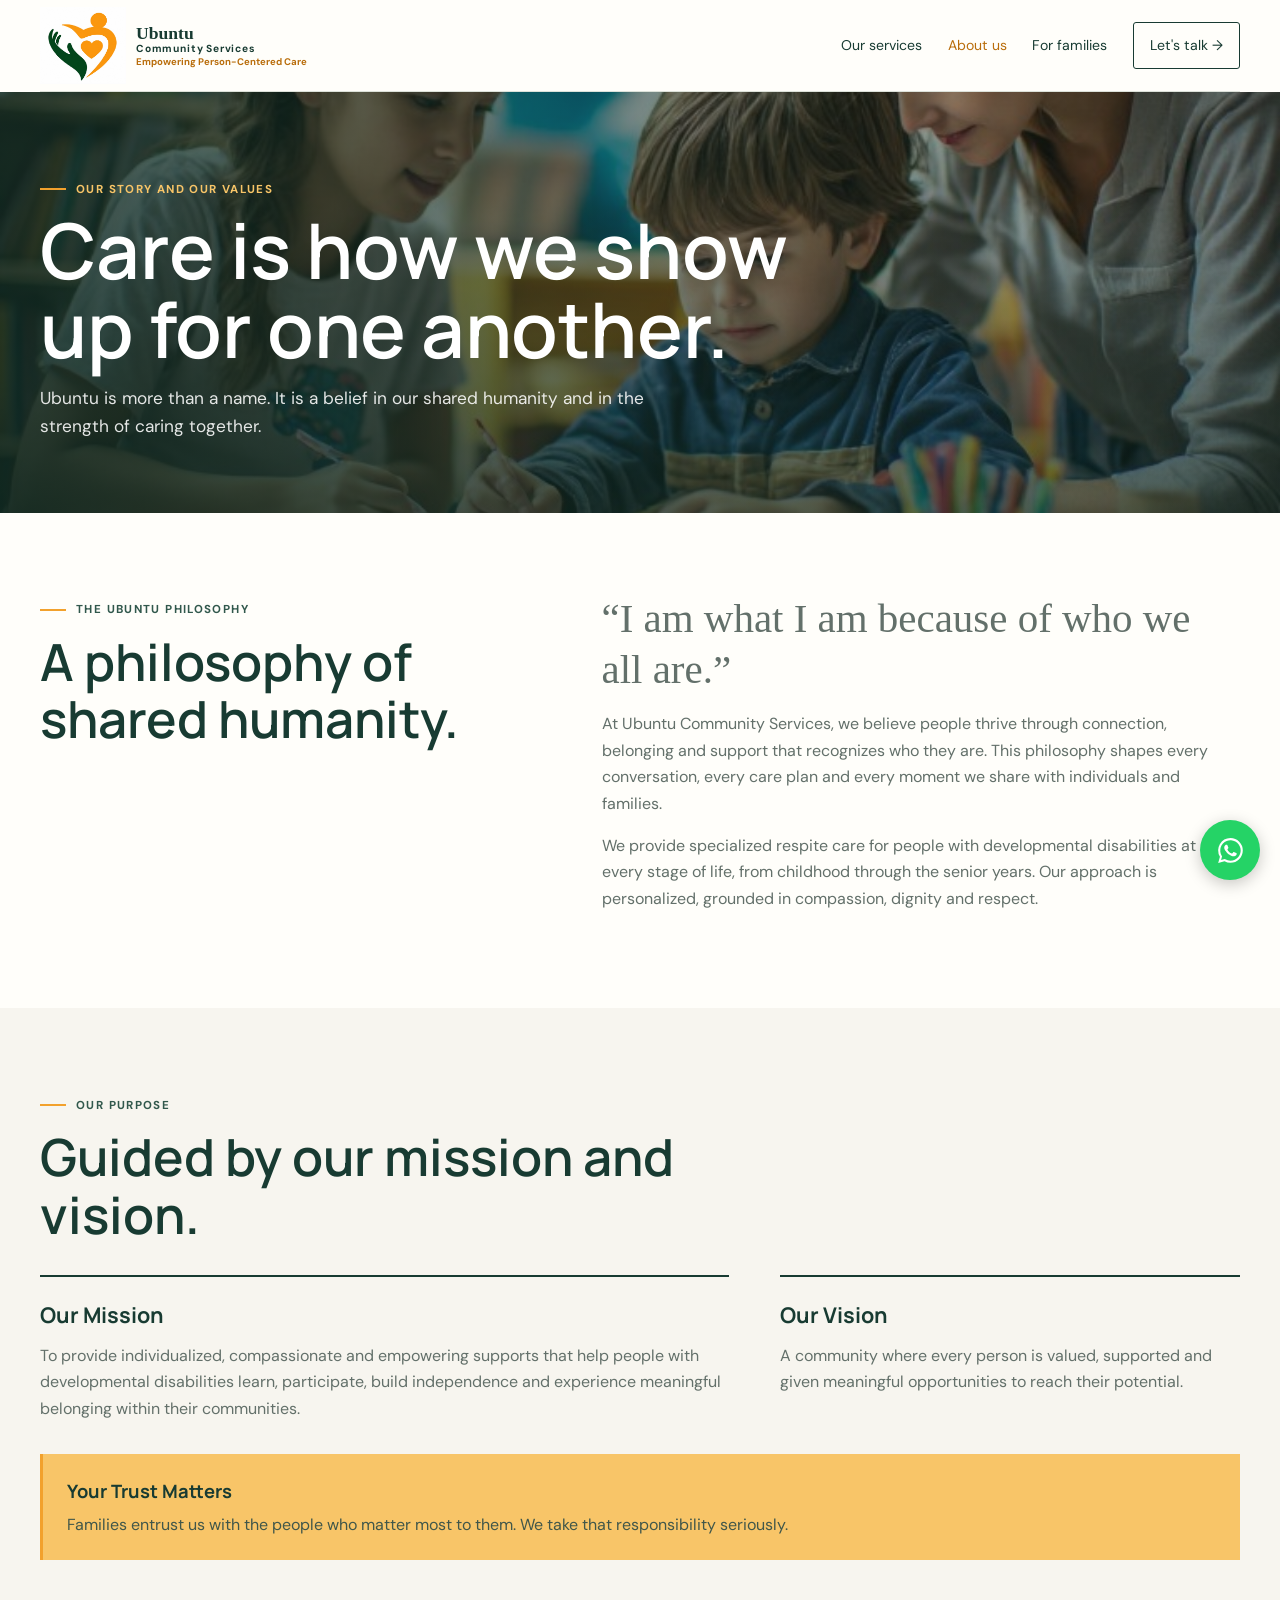
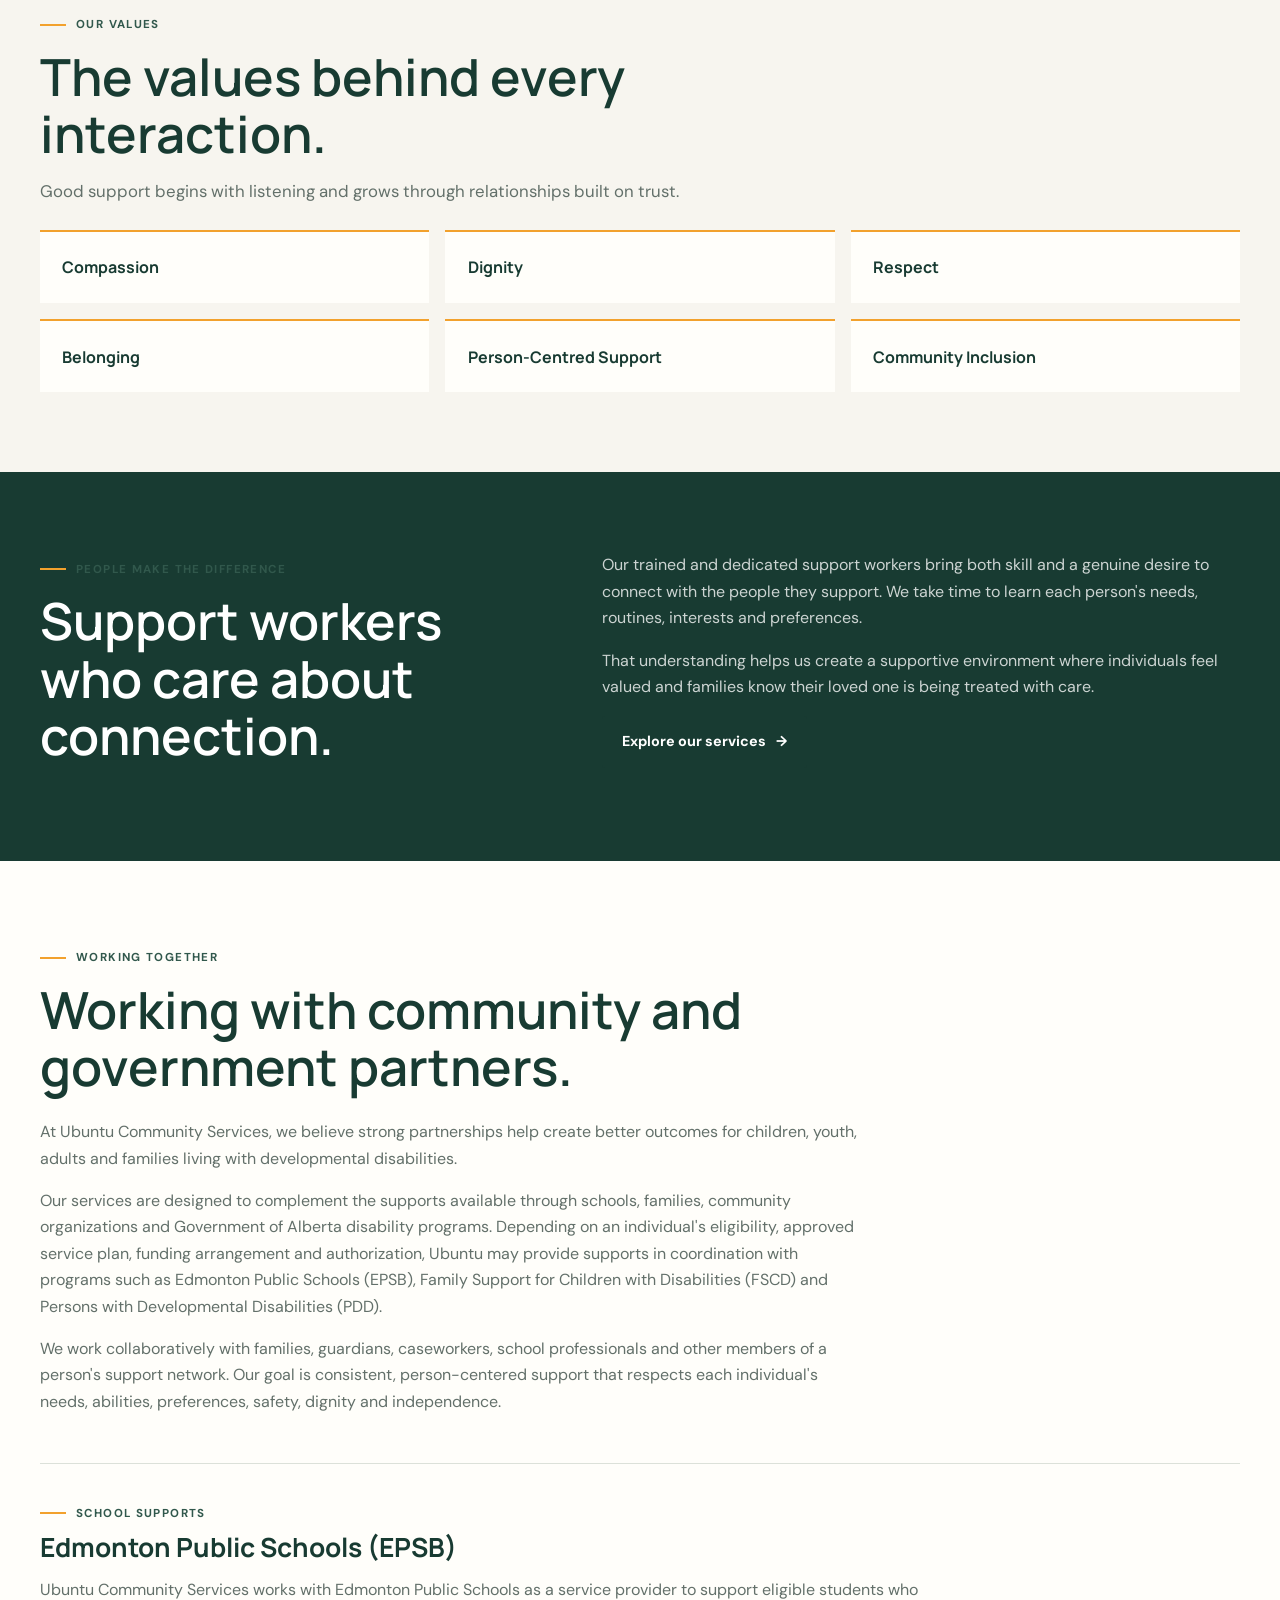
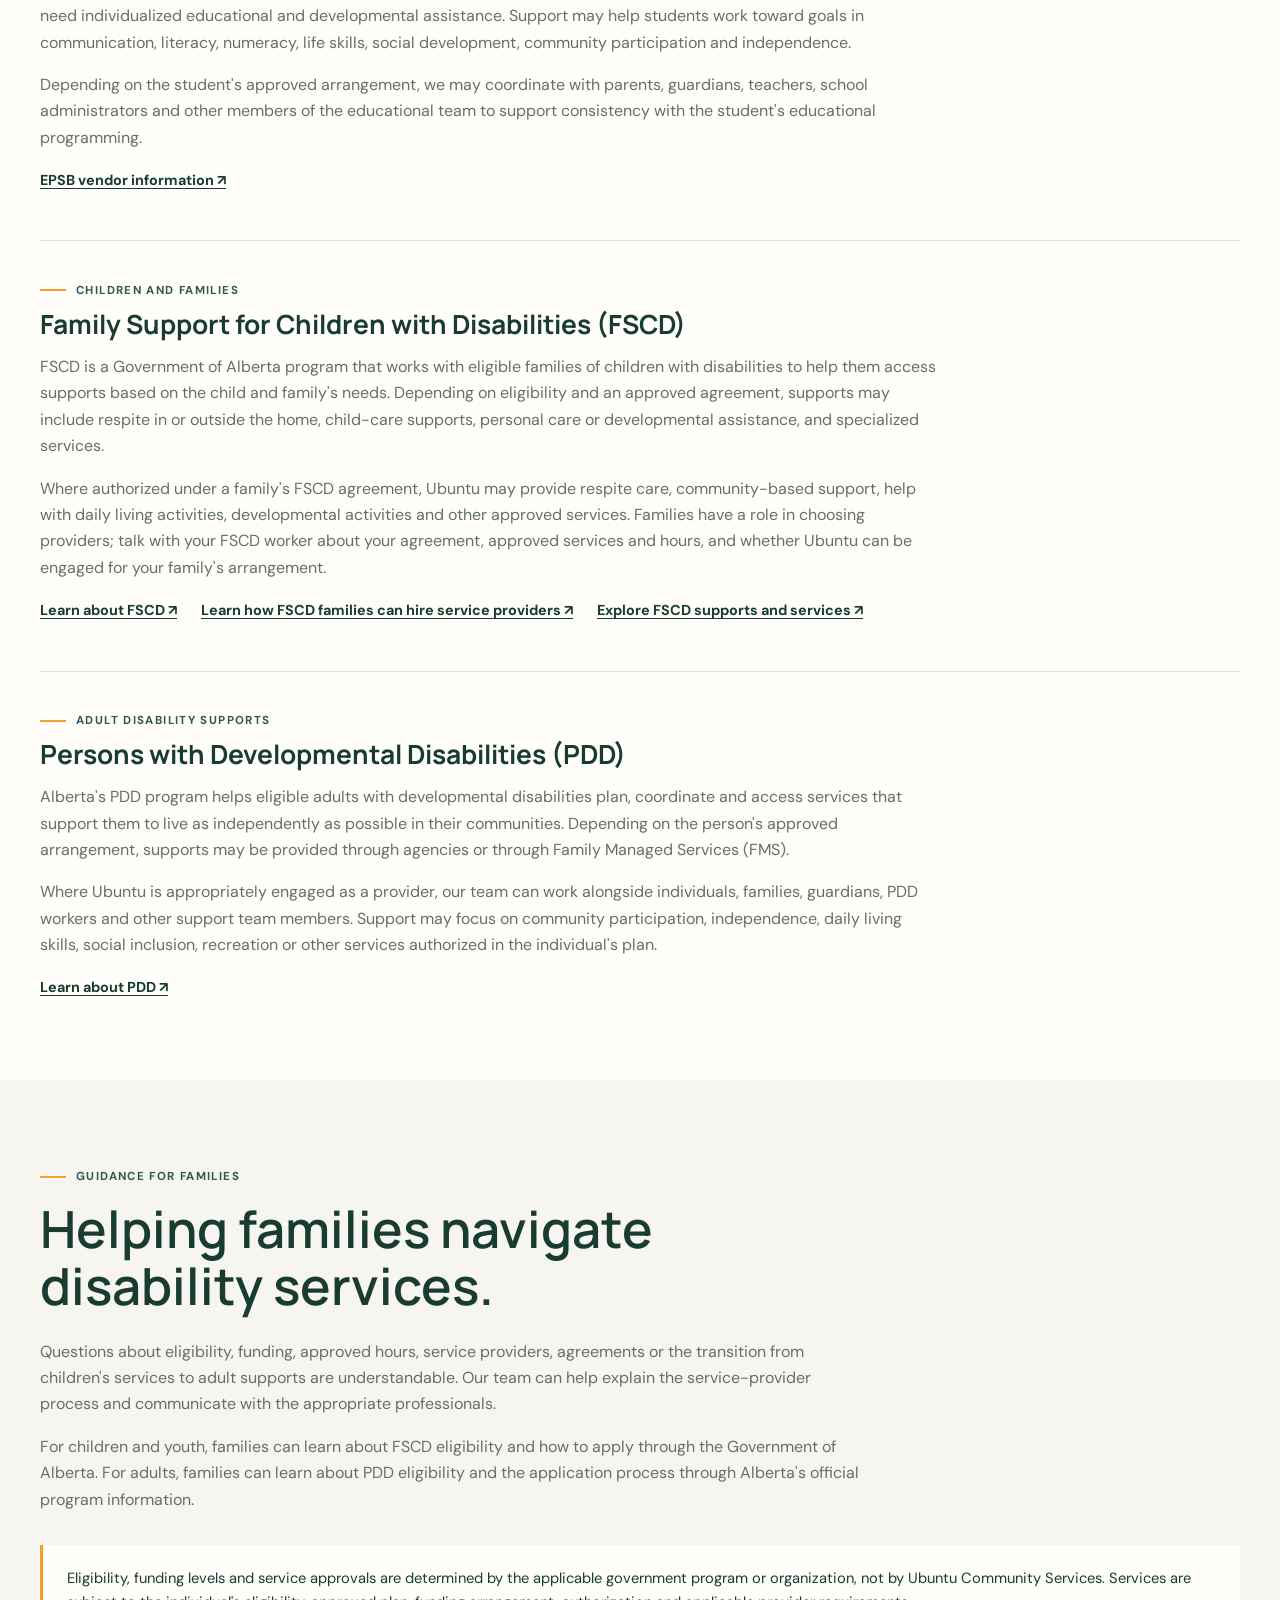
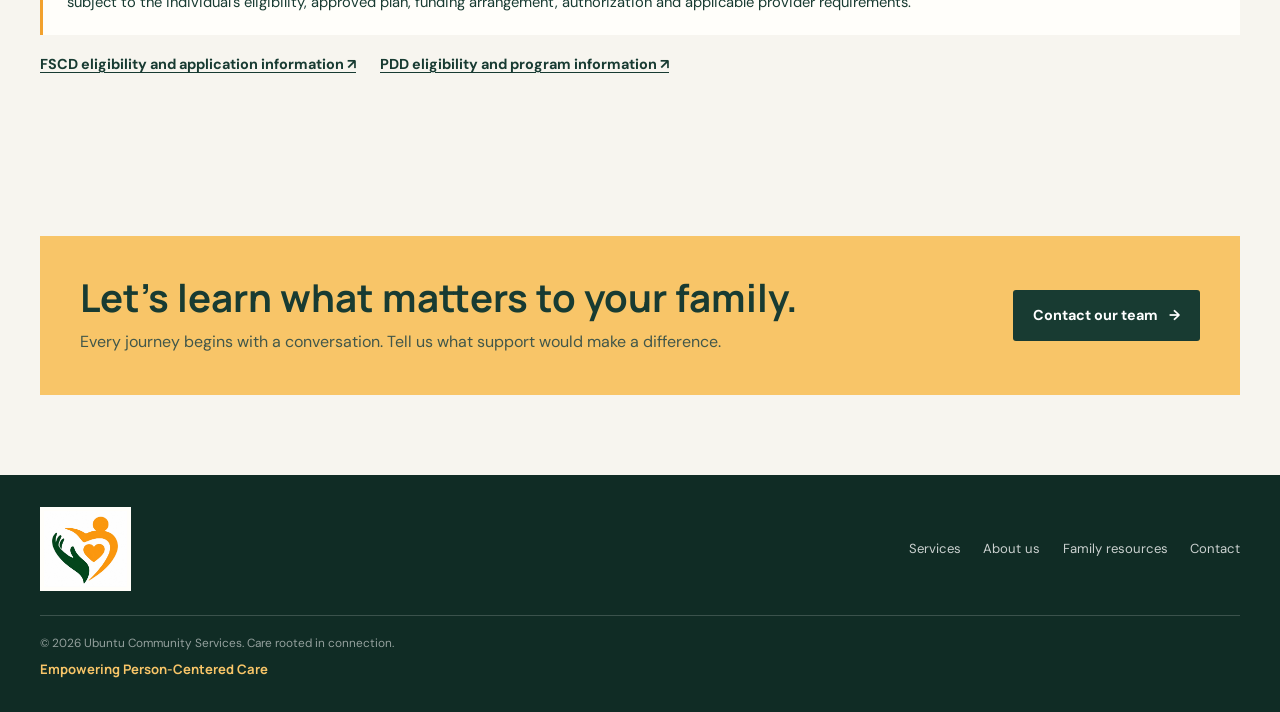
==== commit 5f90c08b: "images & email" ====
--- a/about.html
+++ b/about.html
@@ -20,7 +20,7 @@
   </div></header>
   <main id="main">
     <section class="page-hero" aria-labelledby="page-title">
-      <img class="page-hero-image" src="https://images.unsplash.com/photo-1557989048-03456d01a26e?auto=format&amp;fit=crop&amp;w=2000&amp;q=85" alt="Students reading together in a sunlit classroom">
+      <img class="page-hero-image" src="images/ai-learning-1.jpg" alt="A student and learning support worker working together on a classroom activity">
       <div class="page-hero-content"><span class="eyebrow">Our story and our values</span><h1 id="page-title">Care is how we show up for one another.</h1><p>Ubuntu is more than a name. It is a belief in our shared humanity and in the strength of caring together.</p></div>
     </section>
     <section class="page-section white"><div class="wrap text-split">
